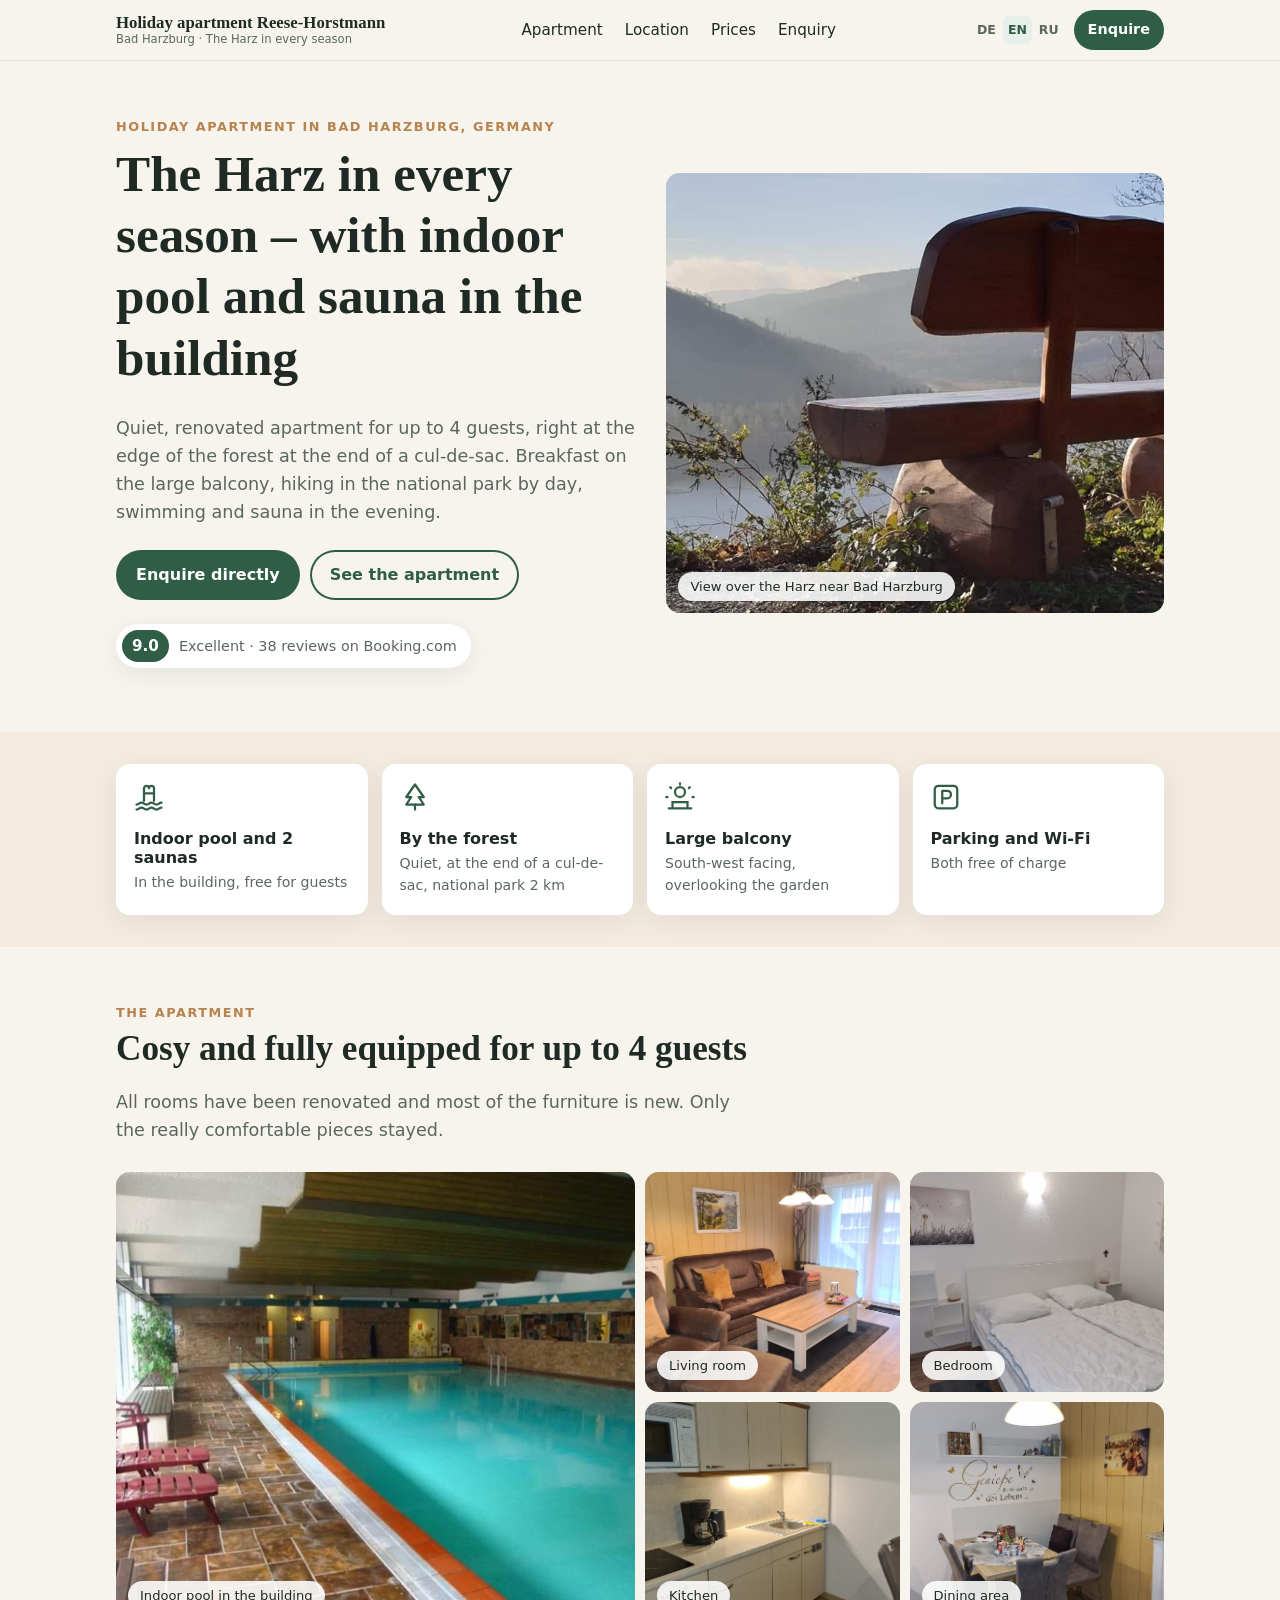
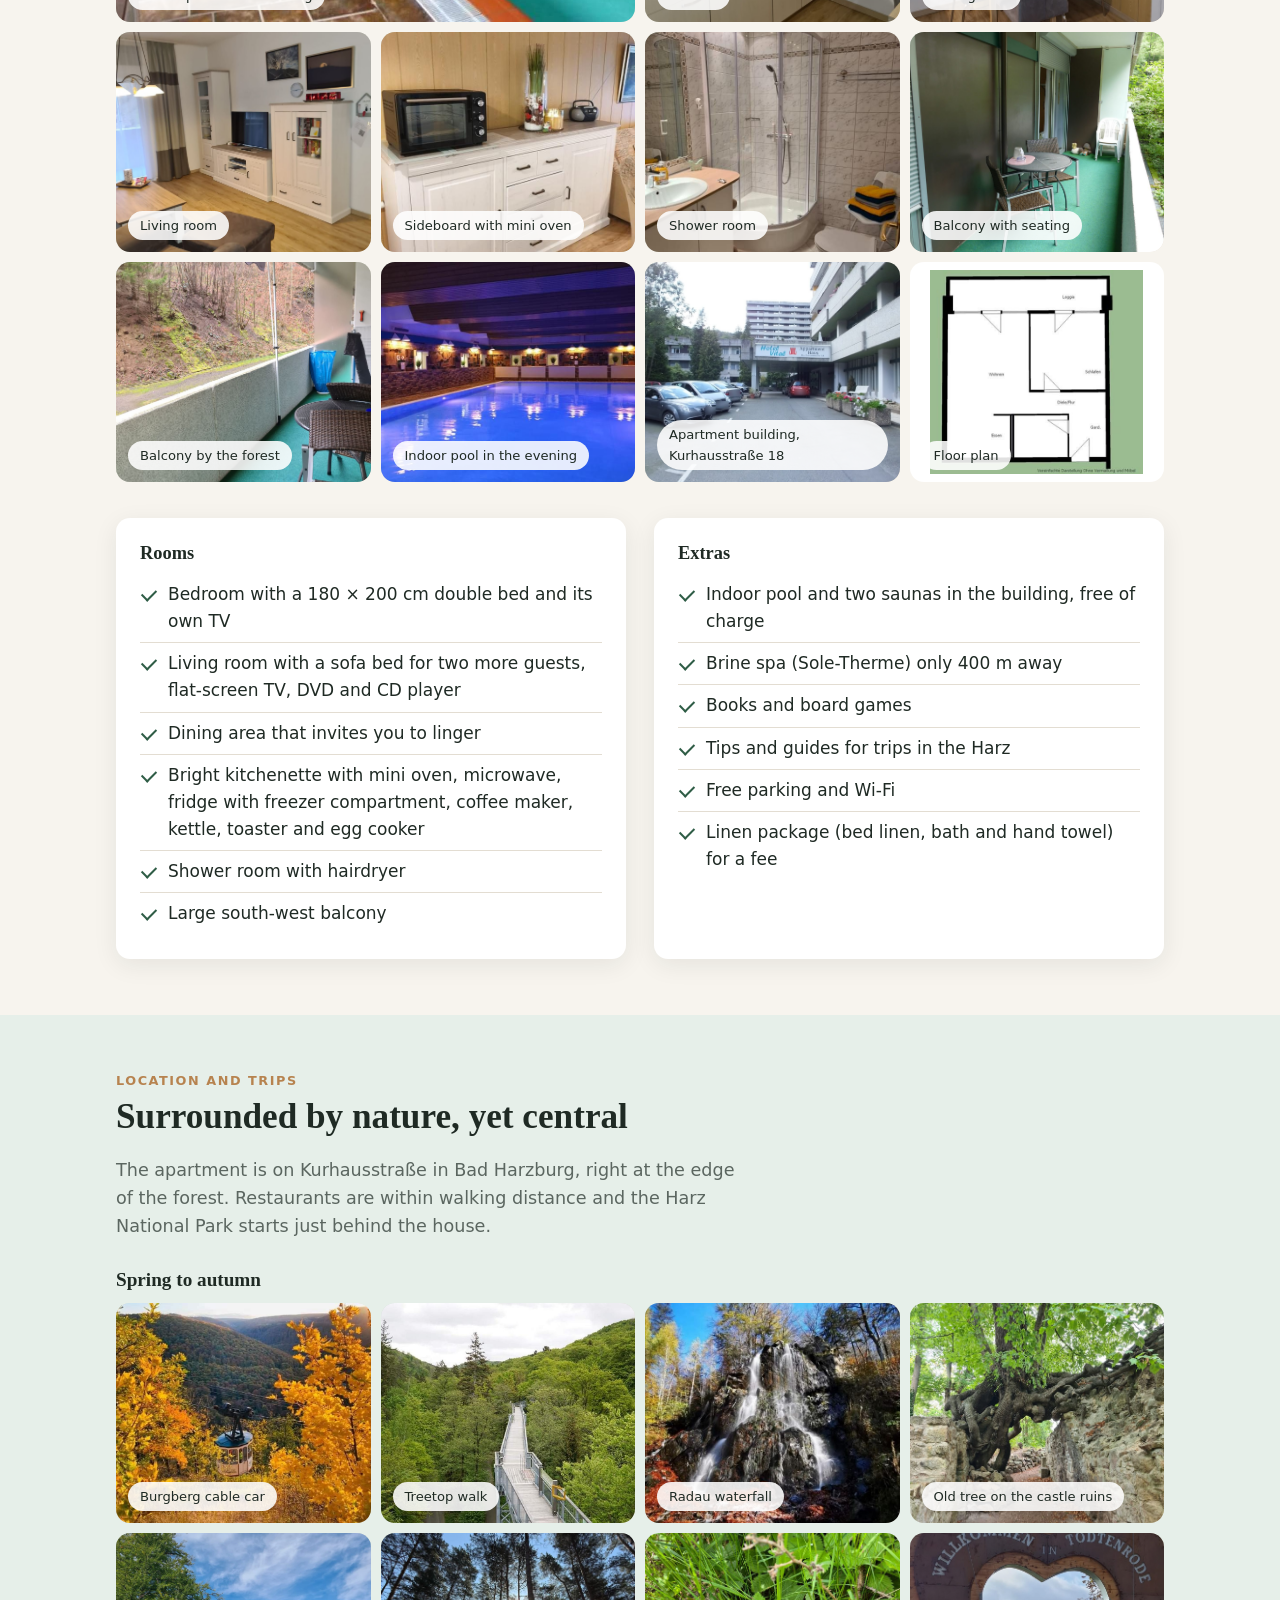
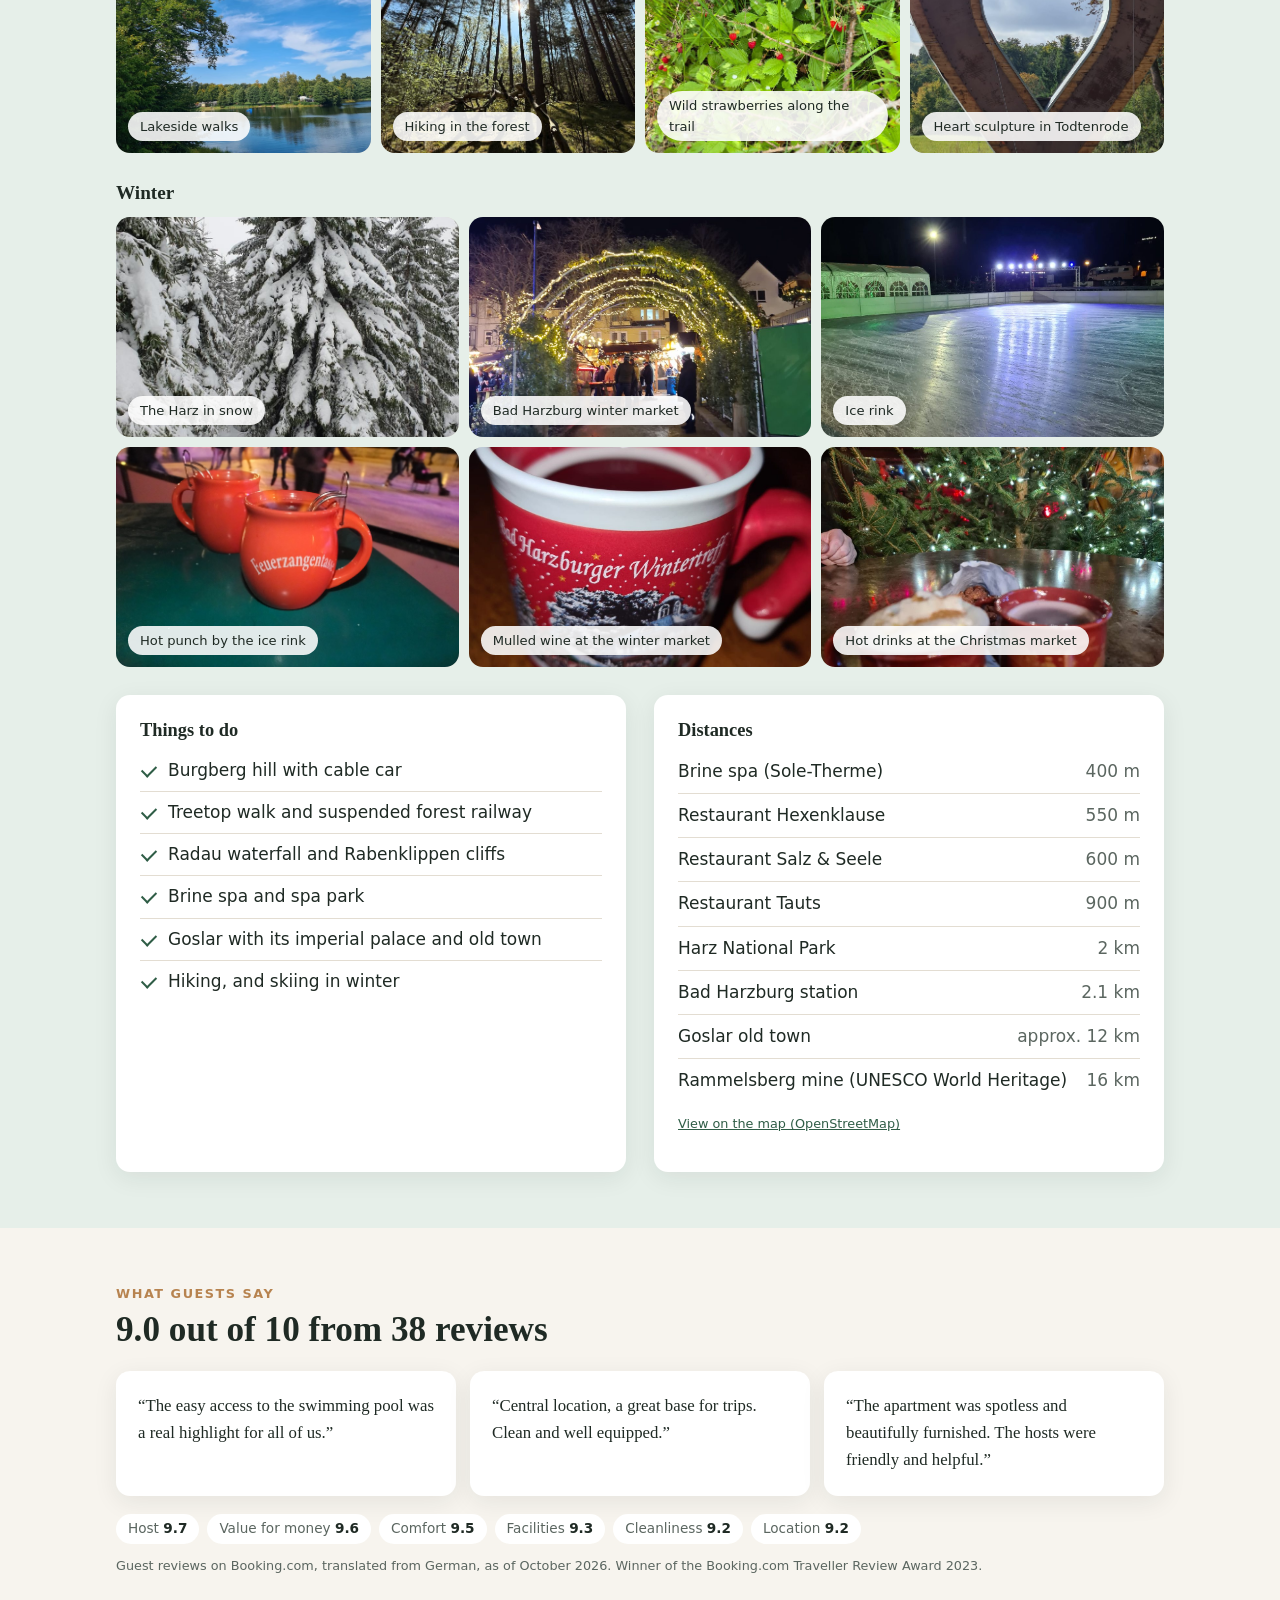
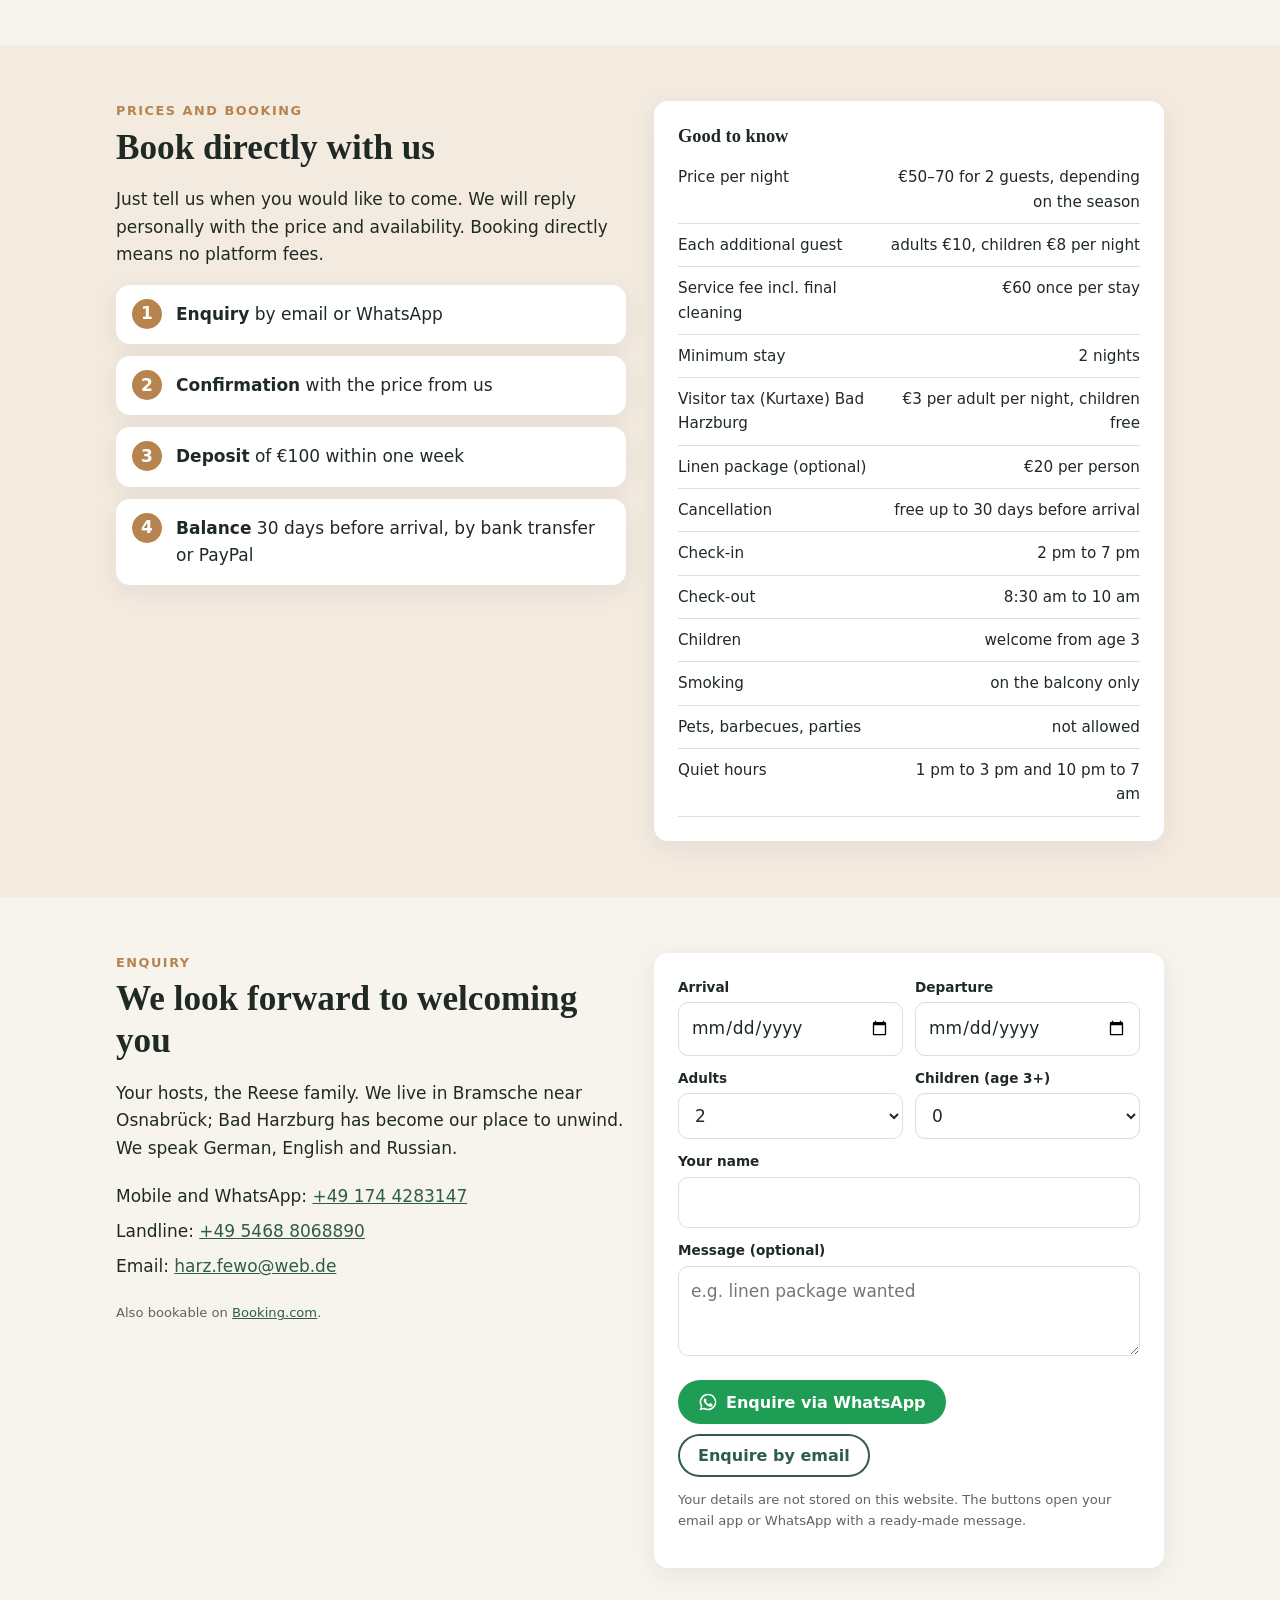
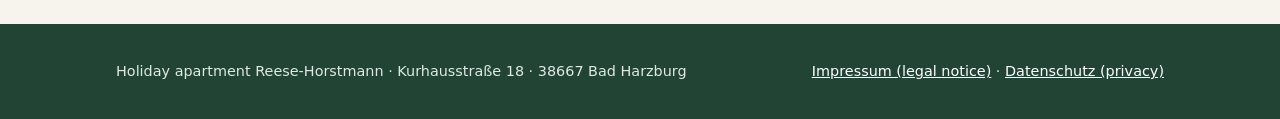
==== en/index.html @ 09322084 "Ausflugsfotos nach Jahreszeit, Hausansicht mit unkenntlichen Kennzeichen, neuer Balkon Co-Authored-B" ====
<!doctype html>
<html lang="en">
<head>
<meta charset="utf-8">
<meta name="viewport" content="width=device-width, initial-scale=1">
<title>Holiday apartment Reese-Horstmann · Bad Harzburg with indoor pool and sauna</title>
<meta name="description" content="Cosy holiday apartment for up to 4 guests in Bad Harzburg, Germany: by the forest, with an indoor pool and two saunas in the building, a large balcony and free parking. Contact the hosts directly.">
<meta name="theme-color" content="#2f5d46">
<link rel="canonical" href="https://harz-zu-jeder-jahreszeit.de/en/">
<link rel="alternate" hreflang="de" href="https://harz-zu-jeder-jahreszeit.de/">
<link rel="alternate" hreflang="en" href="https://harz-zu-jeder-jahreszeit.de/en/">
<link rel="alternate" hreflang="ru" href="https://harz-zu-jeder-jahreszeit.de/ru/">
<meta property="og:type" content="website">
<meta property="og:title" content="Holiday apartment Reese-Horstmann · Bad Harzburg with indoor pool and sauna">
<meta property="og:description" content="Cosy holiday apartment for up to 4 guests in Bad Harzburg, Germany: by the forest, with an indoor pool and two saunas in the building, a large balcony and free parking. Contact the hosts directly.">
<meta property="og:url" content="https://harz-zu-jeder-jahreszeit.de/en/">
<meta property="og:image" content="https://harz-zu-jeder-jahreszeit.de/fotos/hallenbad.jpg">
<meta property="og:locale" content="en_GB">
<script type="application/ld+json">{"@context": "https://schema.org", "@type": "VacationRental", "name": "Holiday apartment Reese-Horstmann", "description": "Cosy holiday apartment for up to 4 guests in Bad Harzburg, Germany: by the forest, with an indoor pool and two saunas in the building, a large balcony and free parking. Contact the hosts directly.", "url": "https://harz-zu-jeder-jahreszeit.de/en/", "image": ["https://harz-zu-jeder-jahreszeit.de/fotos/hallenbad.jpg", "https://harz-zu-jeder-jahreszeit.de/fotos/wohnzimmer.jpg", "https://harz-zu-jeder-jahreszeit.de/fotos/schlafzimmer.jpg", "https://harz-zu-jeder-jahreszeit.de/fotos/bank-aussicht.jpg"], "telephone": "+49 174 4283147", "email": "harz.fewo@web.de", "address": {"@type": "PostalAddress", "streetAddress": "Kurhausstraße 18", "postalCode": "38667", "addressLocality": "Bad Harzburg", "addressCountry": "DE"}, "containsPlace": {"@type": "Accommodation", "occupancy": {"@type": "QuantitativeValue", "maxValue": 4}, "numberOfBedrooms": 1}, "amenityFeature": [{"@type": "LocationFeatureSpecification", "name": "Indoor pool", "value": true}, {"@type": "LocationFeatureSpecification", "name": "Sauna", "value": true}, {"@type": "LocationFeatureSpecification", "name": "Free parking", "value": true}, {"@type": "LocationFeatureSpecification", "name": "Free Wi-Fi", "value": true}, {"@type": "LocationFeatureSpecification", "name": "Balcony", "value": true}], "checkinTime": "14:00", "checkoutTime": "10:00", "petsAllowed": false}</script>
<link rel="stylesheet" href="../style.css">
<link rel="icon" href="data:image/svg+xml,%3Csvg xmlns='http://www.w3.org/2000/svg' viewBox='0 0 64 64'%3E%3Crect width='64' height='64' rx='14' fill='%232f5d46'/%3E%3Cpath d='M12 46 26 24l8 12 6-8 12 18z' fill='%23f7f4ee'/%3E%3C/svg%3E">
</head>
<body class="has-mbar">
<!-- Erzeugt mit build.py – Änderungen bitte dort machen. -->

<header class="top">
  <div class="wrap">
    <a class="brand" href="#start">Holiday apartment Reese-Horstmann<small>Bad Harzburg · The Harz in every season</small></a>
    <nav class="nav">
      <a href="#wohnung">Apartment</a>
      <a href="#lage">Location</a>
      <a href="#preise">Prices</a>
      <a href="#anfrage">Enquiry</a>
    </nav>
    <div class="head-right">
      <nav class="langs" aria-label="Sprache / Language / Язык"><a href="../" hreflang="de" lang="de">DE</a> <a href="../en/" hreflang="en" lang="en" aria-current="true">EN</a> <a href="../ru/" hreflang="ru" lang="ru">RU</a></nav>
      <a class="btn btn-primary btn-sm" href="#anfrage">Enquire</a>
    </div>
  </div>
</header>

<main id="start">

<section class="hero">
  <div class="wrap hero-grid">
    <div>
      <div class="eyebrow">Holiday apartment in Bad Harzburg, Germany</div>
      <h1>The Harz in every season – with indoor pool and sauna in the building</h1>
      <p class="lead">Quiet, renovated apartment for up to 4 guests, right at the edge of the forest at the end of a cul-de-sac. Breakfast on the large balcony, hiking in the national park by day, swimming and sauna in the evening.</p>
      <div class="actions">
        <a class="btn btn-primary" href="#anfrage">Enquire directly</a>
        <a class="btn btn-ghost" href="#wohnung">See the apartment</a>
      </div>
      <div class="rating"><b>9.0</b> Excellent · 38 reviews on Booking.com</div>
    </div>
    <figure class="ph tall"><img src="../fotos/bank-aussicht.jpg" alt="View over the Harz near Bad Harzburg" width="960" height="720"><figcaption>View over the Harz near Bad Harzburg</figcaption></figure>
  </div>
</section>

<section class="wood" style="padding:32px 0">
  <div class="wrap hl">
    <div>
      <svg viewBox="0 0 24 24" fill="none" stroke="currentColor" stroke-width="1.8" stroke-linecap="round"><path d="M2 18c2 0 2-1.5 4-1.5S8 18 10 18s2-1.5 4-1.5 2 1.5 4 1.5 2-1.5 4-1.5M2 22c2 0 2-1.5 4-1.5S8 22 10 22s2-1.5 4-1.5 2 1.5 4 1.5 2-1.5 4-1.5M8 15V5a2 2 0 0 1 4 0M16 15V5a2 2 0 0 0-4 0M8 9h8"/></svg>
      <h3>Indoor pool and 2 saunas</h3><p>In the building, free for guests</p>
    </div>
    <div>
      <svg viewBox="0 0 24 24" fill="none" stroke="currentColor" stroke-width="1.8" stroke-linecap="round" stroke-linejoin="round"><path d="M12 2 5 12h4l-4 6h14l-4-6h4z"/><path d="M12 18v4"/></svg>
      <h3>By the forest</h3><p>Quiet, at the end of a cul-de-sac, national park 2 km</p>
    </div>
    <div>
      <svg viewBox="0 0 24 24" fill="none" stroke="currentColor" stroke-width="1.8" stroke-linecap="round"><circle cx="12" cy="8" r="4"/><path d="M12 1v1M4.2 4.2l.7.7M1 12h1M22 12h1M19.1 4.9l.7-.7M3 21h18M6 21v-5h12v5"/></svg>
      <h3>Large balcony</h3><p>South-west facing, overlooking the garden</p>
    </div>
    <div>
      <svg viewBox="0 0 24 24" fill="none" stroke="currentColor" stroke-width="1.8" stroke-linecap="round" stroke-linejoin="round"><rect x="3" y="3" width="18" height="18" rx="3"/><path d="M9 17V7h4a3 3 0 0 1 0 6H9"/></svg>
      <h3>Parking and Wi-Fi</h3><p>Both free of charge</p>
    </div>
  </div>
</section>

<section id="wohnung">
  <div class="wrap">
    <div class="eyebrow">The apartment</div>
    <h2>Cosy and fully equipped for up to 4 guests</h2>
    <p class="lead">All rooms have been renovated and most of the furniture is new. Only the really comfortable pieces stayed.</p>

    <div class="gallery" style="margin:28px 0 36px">
      <figure class="ph wide"><img src="../fotos/hallenbad.jpg" alt="Indoor pool in the building" loading="lazy" width="1024" height="768"><figcaption>Indoor pool in the building</figcaption></figure>
      <figure class="ph"><img src="../fotos/wohnzimmer.jpg" alt="Living room" loading="lazy" width="1050" height="1400"><figcaption>Living room</figcaption></figure>
      <figure class="ph"><img src="../fotos/schlafzimmer.jpg" alt="Bedroom" loading="lazy" width="1400" height="1050"><figcaption>Bedroom</figcaption></figure>
      <figure class="ph"><img src="../fotos/kueche.jpg" alt="Kitchen" loading="lazy" width="1050" height="1400"><figcaption>Kitchen</figcaption></figure>
      <figure class="ph"><img src="../fotos/essecke.jpg" alt="Dining area" loading="lazy" width="1050" height="1400"><figcaption>Dining area</figcaption></figure>
      <figure class="ph"><img src="../fotos/wohnzimmer-tv.jpg" alt="Living room" loading="lazy" width="1050" height="1400"><figcaption>Living room</figcaption></figure>
      <figure class="ph"><img src="../fotos/mini-backofen.jpg" alt="Sideboard with mini oven" loading="lazy" width="576" height="768"><figcaption>Sideboard with mini oven</figcaption></figure>
      <figure class="ph"><img src="../fotos/bad.jpg" alt="Shower room" loading="lazy" width="576" height="768"><figcaption>Shower room</figcaption></figure>
      <figure class="ph"><img src="../fotos/balkon-sitzplatz.jpg" alt="Balcony with seating" loading="lazy" width="1400" height="933"><figcaption>Balcony with seating</figcaption></figure>
      <figure class="ph"><img src="../fotos/balkon.jpg" alt="Balcony by the forest" loading="lazy" width="1050" height="1400"><figcaption>Balcony by the forest</figcaption></figure>
      <figure class="ph"><img src="../fotos/hallenbad-abends.jpg" alt="Indoor pool in the evening" loading="lazy" width="576" height="768"><figcaption>Indoor pool in the evening</figcaption></figure>
      <figure class="ph"><img src="../fotos/haus.jpg" alt="Apartment building, Kurhausstraße 18" loading="lazy" width="1400" height="933"><figcaption>Apartment building, Kurhausstraße 18</figcaption></figure>
      <figure class="ph plan"><img src="../fotos/grundriss.jpg" alt="Floor plan" loading="lazy" width="502" height="480"><figcaption>Floor plan</figcaption></figure>
    </div>

    <div class="cols">
      <div class="card">
        <h3>Rooms</h3>
        <ul class="ticks">
          <li>Bedroom with a 180 × 200 cm double bed and its own TV</li>
          <li>Living room with a sofa bed for two more guests, flat-screen TV, DVD and CD player</li>
          <li>Dining area that invites you to linger</li>
          <li>Bright kitchenette with mini oven, microwave, fridge with freezer compartment, coffee maker, kettle, toaster and egg cooker</li>
          <li>Shower room with hairdryer</li>
          <li>Large south-west balcony</li>
        </ul>
      </div>
      <div class="card">
        <h3>Extras</h3>
        <ul class="ticks">
          <li>Indoor pool and two saunas in the building, free of charge</li>
          <li>Brine spa (Sole-Therme) only 400 m away</li>
          <li>Books and board games</li>
          <li>Tips and guides for trips in the Harz</li>
          <li>Free parking and Wi-Fi</li>
          <li>Linen package (bed linen, bath and hand towel) for a fee</li>
        </ul>
      </div>
    </div>
  </div>
</section>

<section id="lage" class="alt">
  <div class="wrap">
    <div class="eyebrow">Location and trips</div>
    <h2>Surrounded by nature, yet central</h2>
    <p class="lead">The apartment is on Kurhausstraße in Bad Harzburg, right at the edge of the forest. Restaurants are within walking distance and the Harz National Park starts just behind the house.</p>
    <h3 class="season">Spring to autumn</h3>
    <div class="gallery">
      <figure class="ph"><img src="../fotos/seilbahn.jpg" alt="Burgberg cable car" loading="lazy" width="828" height="621"><figcaption>Burgberg cable car</figcaption></figure>
      <figure class="ph"><img src="../fotos/baumwipfelpfad.jpg" alt="Treetop walk" loading="lazy" width="1024" height="683"><figcaption>Treetop walk</figcaption></figure>
      <figure class="ph"><img src="../fotos/radau-wasserfall.jpg" alt="Radau waterfall" loading="lazy" width="584" height="768"><figcaption>Radau waterfall</figcaption></figure>
      <figure class="ph"><img src="../fotos/burgruine.jpg" alt="Old tree on the castle ruins" loading="lazy" width="1050" height="1400"><figcaption>Old tree on the castle ruins</figcaption></figure>
      <figure class="ph"><img src="../fotos/see.jpg" alt="Lakeside walks" loading="lazy" width="1400" height="1050"><figcaption>Lakeside walks</figcaption></figure>
      <figure class="ph"><img src="../fotos/wald.jpg" alt="Hiking in the forest" loading="lazy" width="1050" height="1400"><figcaption>Hiking in the forest</figcaption></figure>
      <figure class="ph"><img src="../fotos/walderdbeeren.jpg" alt="Wild strawberries along the trail" loading="lazy" width="1050" height="1400"><figcaption>Wild strawberries along the trail</figcaption></figure>
      <figure class="ph"><img src="../fotos/todtenrode.jpg" alt="Heart sculpture in Todtenrode" loading="lazy" width="1050" height="1400"><figcaption>Heart sculpture in Todtenrode</figcaption></figure>
    </div>
    <h3 class="season">Winter</h3>
    <div class="gallery g3">
      <figure class="ph"><img src="../fotos/winter.jpg" alt="The Harz in snow" loading="lazy" width="768" height="768"><figcaption>The Harz in snow</figcaption></figure>
      <figure class="ph"><img src="../fotos/lichterbogen.jpg" alt="Bad Harzburg winter market" loading="lazy" width="1050" height="1400"><figcaption>Bad Harzburg winter market</figcaption></figure>
      <figure class="ph"><img src="../fotos/eisbahn.jpg" alt="Ice rink" loading="lazy" width="1050" height="1400"><figcaption>Ice rink</figcaption></figure>
      <figure class="ph"><img src="../fotos/feuerzangenbowle.jpg" alt="Hot punch by the ice rink" loading="lazy" width="1400" height="933"><figcaption>Hot punch by the ice rink</figcaption></figure>
      <figure class="ph"><img src="../fotos/wintertreff.jpg" alt="Mulled wine at the winter market" loading="lazy" width="1050" height="1400"><figcaption>Mulled wine at the winter market</figcaption></figure>
      <figure class="ph"><img src="../fotos/weihnachtsmarkt-getraenke.jpg" alt="Hot drinks at the Christmas market" loading="lazy" width="1050" height="1400"><figcaption>Hot drinks at the Christmas market</figcaption></figure>
    </div>
    <div class="cols">
      <div class="card">
        <h3>Things to do</h3>
        <ul class="ticks">
          <li>Burgberg hill with cable car</li>
          <li>Treetop walk and suspended forest railway</li>
          <li>Radau waterfall and Rabenklippen cliffs</li>
          <li>Brine spa and spa park</li>
          <li>Goslar with its imperial palace and old town</li>
          <li>Hiking, and skiing in winter</li>
        </ul>
      </div>
      <div class="card">
        <h3>Distances</h3>
        <ul class="dist">
          <li><span>Brine spa (Sole-Therme)</span><span>400 m</span></li>
          <li><span>Restaurant Hexenklause</span><span>550 m</span></li>
          <li><span>Restaurant Salz &amp; Seele</span><span>600 m</span></li>
          <li><span>Restaurant Tauts</span><span>900 m</span></li>
          <li><span>Harz National Park</span><span>2 km</span></li>
          <li><span>Bad Harzburg station</span><span>2.1 km</span></li>
          <li><span>Goslar old town</span><span>approx. 12 km</span></li>
          <li><span>Rammelsberg mine (UNESCO World Heritage)</span><span>16 km</span></li>
        </ul>
        <p class="src"><a href="https://www.openstreetmap.org/search?query=Kurhausstra%C3%9Fe%2018%2C%2038667%20Bad%20Harzburg" rel="noopener">View on the map (OpenStreetMap)</a></p>
      </div>
    </div>
  </div>
</section>

<section id="stimmen">
  <div class="wrap">
    <div class="eyebrow">What guests say</div>
    <h2>9.0 out of 10 from 38 reviews</h2>
    <div class="quotes" style="margin-top:20px">
      <blockquote>“The easy access to the swimming pool was a real highlight for all of us.”</blockquote>
      <blockquote>“Central location, a great base for trips. Clean and well equipped.”</blockquote>
      <blockquote>“The apartment was spotless and beautifully furnished. The hosts were friendly and helpful.”</blockquote>
    </div>
    <div class="scores">
      <span>Host <b>9.7</b></span>
      <span>Value for money <b>9.6</b></span>
      <span>Comfort <b>9.5</b></span>
      <span>Facilities <b>9.3</b></span>
      <span>Cleanliness <b>9.2</b></span>
      <span>Location <b>9.2</b></span>
    </div>
    <p class="src">Guest reviews on Booking.com, translated from German, as of October 2026. Winner of the Booking.com Traveller Review Award 2023.</p>
  </div>
</section>

<section id="preise" class="wood">
  <div class="wrap cols">
    <div>
      <div class="eyebrow">Prices and booking</div>
      <h2>Book directly with us</h2>
      <p>Just tell us when you would like to come. We will reply personally with the price and availability. Booking directly means no platform fees.</p>
      <ol class="steps">
        <li><b>Enquiry</b> by email or WhatsApp</li>
        <li><b>Confirmation</b> with the price from us</li>
        <li><b>Deposit</b> of €100 within one week</li>
        <li><b>Balance</b> 30 days before arrival, by bank transfer or PayPal</li>
      </ol>
    </div>
    <div class="card">
      <h3>Good to know</h3>
      <table class="prices">
        <tr><td>Price per night</td><td>€50–70 for 2 guests, depending on the season</td></tr>
        <tr><td>Each additional guest</td><td>adults €10, children €8 per night</td></tr>
        <tr><td>Service fee incl. final cleaning</td><td>€60 once per stay</td></tr>
        <tr><td>Minimum stay</td><td>2 nights</td></tr>
        <tr><td>Visitor tax (Kurtaxe) Bad Harzburg</td><td>€3 per adult per night, children free</td></tr>
        <tr><td>Linen package (optional)</td><td>€20 per person</td></tr>
        <tr><td>Cancellation</td><td>free up to 30 days before arrival</td></tr>
        <tr><td>Check-in</td><td>2 pm to 7 pm</td></tr>
        <tr><td>Check-out</td><td>8:30 am to 10 am</td></tr>
        <tr><td>Children</td><td>welcome from age 3</td></tr>
        <tr><td>Smoking</td><td>on the balcony only</td></tr>
        <tr><td>Pets, barbecues, parties</td><td>not allowed</td></tr>
        <tr><td>Quiet hours</td><td>1 pm to 3 pm and 10 pm to 7 am</td></tr>
      </table>
    </div>
  </div>
</section>

<section id="anfrage">
  <div class="wrap cols">
    <div>
      <div class="eyebrow">Enquiry</div>
      <h2>We look forward to welcoming you</h2>
      <p>Your hosts, the Reese family. We live in Bramsche near Osnabrück; Bad Harzburg has become our place to unwind. We speak German, English and Russian.</p>
      <ul class="contact-lines">
        <li>Mobile and WhatsApp: <a href="tel:+491744283147">+49 174 4283147</a></li>
        <li>Landline: <a href="tel:+4954688068890">+49 5468 8068890</a></li>
        <li>Email: <a href="mailto:harz.fewo@web.de">harz.fewo@web.de</a></li>
      </ul>
      <p class="hint">Also bookable on <a href="https://www.booking.com/hotel/de/ferienwohnung-reese-horstmann.en-gb.html" rel="noopener">Booking.com</a>.</p>
    </div>
    <form class="ask card" id="ask" novalidate>
      <div class="two">
        <div><label for="von">Arrival</label><input type="date" id="von" required></div>
        <div><label for="bis">Departure</label><input type="date" id="bis" required></div>
      </div>
      <div class="two">
        <div><label for="erw">Adults</label><select id="erw"><option>1</option><option selected>2</option><option>3</option><option>4</option></select></div>
        <div><label for="kind">Children (age 3+)</label><select id="kind"><option selected>0</option><option>1</option><option>2</option><option>3</option></select></div>
      </div>
      <div><label for="name">Your name</label><input id="name" autocomplete="name"></div>
      <div><label for="msg">Message (optional)</label><textarea id="msg" placeholder="e.g. linen package wanted"></textarea></div>
      <div class="actions">
        <button class="btn btn-wa" type="button" data-send="wa">
          <svg viewBox="0 0 24 24" fill="currentColor"><path d="M12 2a10 10 0 0 0-8.6 15.1L2 22l5-1.3A10 10 0 1 0 12 2zm0 18.2a8.2 8.2 0 0 1-4.2-1.2l-.3-.2-3 .8.8-2.9-.2-.3A8.2 8.2 0 1 1 12 20.2zm4.5-6.1c-.2-.1-1.5-.7-1.7-.8s-.4-.1-.6.1-.6.8-.8 1-.3.2-.5.1a6.7 6.7 0 0 1-3.3-2.9c-.2-.4.2-.4.7-1.3.1-.2 0-.3 0-.4l-.8-1.8c-.2-.5-.4-.4-.6-.4h-.5a1 1 0 0 0-.7.3 3 3 0 0 0-.9 2.2 5.2 5.2 0 0 0 1.1 2.8 11.9 11.9 0 0 0 4.6 4c1.7.7 2.4.8 3.2.7.5-.1 1.5-.6 1.8-1.2s.2-1.1.1-1.2l-.5-.3z"/></svg>
          Enquire via WhatsApp
        </button>
        <button class="btn btn-ghost" type="button" data-send="mail">Enquire by email</button>
      </div>
      <p class="hint">Your details are not stored on this website. The buttons open your email app or WhatsApp with a ready-made message.</p>
    </form>
  </div>
</section>

</main>

<footer>
  <div class="wrap">
    <div>Holiday apartment Reese-Horstmann · Kurhausstraße 18 · 38667 Bad Harzburg</div>
    <div><a href="../impressum.html">Impressum (legal notice)</a> · <a href="../datenschutz.html">Datenschutz (privacy)</a></div>
  </div>
</footer>

<div class="mbar">
  <a class="btn btn-wa" href="https://wa.me/491744283147" rel="noopener">WhatsApp</a>
  <a class="btn btn-primary" href="#anfrage">Enquire</a>
</div>

<div class="lb" id="lb" role="dialog" aria-modal="true" aria-label="Photo viewer">
  <div class="lb-scroll"><img alt=""></div>
  <button class="x" type="button" aria-label="Close">×</button>
  <button class="prev" type="button" aria-label="Previous photo">‹</button>
  <button class="next" type="button" aria-label="Next photo">›</button>
  <div class="cap"></div>
</div>

<script>window.FEWO = {"hello": "Dear Reese family,", "interest": "we are interested in your holiday apartment in Bad Harzburg.", "period": "Dates", "guests": "Guests", "adults": "adults", "children": "children", "regards": "Kind regards", "subject": "Enquiry holiday apartment Bad Harzburg"};</script>
<script src="../site.js"></script>
</body>
</html>
---- style.css ----
:root{
  --bg:#f7f4ee; --surface:#ffffff; --ink:#1f2a24; --muted:#5b6660; --line:#e3ddd2;
  --green:#2f5d46; --green-dark:#224434; --green-soft:#e6efe9; --wood:#b7834f; --wood-soft:#f4ebe0;
  --wa:#1f9d55; --radius:14px; --shadow:0 6px 24px rgba(31,42,36,.08);
  --serif:Georgia,"Iowan Old Style","Times New Roman",serif;
  --sans:system-ui,-apple-system,"Segoe UI",Roboto,"Helvetica Neue",Arial,sans-serif;
}
*{box-sizing:border-box}
html{scroll-behavior:smooth}
body{margin:0;background:var(--bg);color:var(--ink);font:17px/1.6 var(--sans);-webkit-font-smoothing:antialiased}
img{max-width:100%;display:block}
a{color:var(--green)}
h1,h2,h3{font-family:var(--serif);font-weight:600;line-height:1.2;margin:0 0 .5em}
h2{font-size:clamp(1.6rem,4vw,2.2rem)}
h3{font-size:1.15rem}
p{margin:0 0 1em}
.wrap{max-width:1080px;margin:0 auto;padding:0 16px}
section{padding:56px 0}
.eyebrow{font-size:.8rem;letter-spacing:.12em;text-transform:uppercase;color:var(--wood);font-weight:600;margin-bottom:.4em}
.lead{font-size:1.1rem;color:var(--muted);max-width:640px}

/* Entwurfs-Hinweis und Platzhalter */
.draft{background:#fff4d6;color:#5c4400;text-align:center;font-size:.85rem;padding:6px 16px}
.todo{background:#fff4d6;color:#5c4400;border-radius:4px;padding:0 4px}

/* Kopf */
.top{position:sticky;top:0;z-index:20;background:rgba(247,244,238,.92);backdrop-filter:blur(8px);border-bottom:1px solid var(--line)}
.top .wrap{display:flex;align-items:center;justify-content:space-between;height:60px;gap:12px}
.brand{font-family:var(--serif);font-weight:600;color:var(--ink);text-decoration:none;font-size:1.05rem;line-height:1.1}
.brand small{display:block;font-family:var(--sans);font-weight:400;font-size:.72rem;color:var(--muted)}
.nav{display:none;gap:22px}
.nav a{color:var(--ink);text-decoration:none;font-size:.95rem}
.nav a:hover{color:var(--green)}
@media(min-width:860px){.nav{display:flex}}

/* Knöpfe */
.btn{display:inline-flex;align-items:center;justify-content:center;gap:8px;padding:12px 20px;border-radius:999px;font-weight:600;text-decoration:none;border:0;cursor:pointer;font-size:1rem;font-family:var(--sans)}
.btn-primary{background:var(--green);color:#fff}
.btn-primary:hover{background:var(--green-dark)}
.btn-ghost{background:transparent;color:var(--green);box-shadow:inset 0 0 0 2px var(--green)}
.btn-wa{background:var(--wa);color:#fff}
.btn-sm{padding:8px 14px;font-size:.9rem}
.btn svg{width:20px;height:20px;flex:none}

/* Start */
.hero{padding:28px 0 48px}
.hero-grid{display:grid;gap:28px}
@media(min-width:860px){.hero-grid{grid-template-columns:1.05fr 1fr;align-items:center}.hero{padding:56px 0 64px}}
.hero h1{font-size:clamp(2rem,6vw,3.2rem)}
.hero .actions{display:flex;flex-wrap:wrap;gap:10px;margin:24px 0}
.rating{display:inline-flex;align-items:center;gap:10px;background:var(--surface);border-radius:999px;padding:6px 14px 6px 6px;box-shadow:var(--shadow);font-size:.9rem;color:var(--muted)}
.rating b{background:var(--green);color:#fff;border-radius:999px;padding:4px 10px;font-size:.95rem}

/* Foto-Platzhalter */
.ph{position:relative;border-radius:var(--radius);overflow:hidden;background:linear-gradient(135deg,#cfe0d5,#e9dfcf);display:flex;align-items:flex-end;min-height:180px;margin:0}
.ph img{position:absolute;inset:0;width:100%;height:100%;object-fit:cover}
.ph figcaption{position:relative;margin:12px;background:rgba(255,255,255,.88);border-radius:999px;padding:4px 12px;font-size:.82rem;color:var(--ink)}
.ph.tall{min-height:420px}
@media(min-width:860px){.ph.tall{min-height:440px}}

/* Höhepunkte */
.hl{display:grid;gap:14px;grid-template-columns:1fr 1fr}
@media(min-width:860px){.hl{grid-template-columns:repeat(4,1fr)}}
.hl div{background:var(--surface);border-radius:var(--radius);padding:18px;box-shadow:var(--shadow)}
.hl svg{width:30px;height:30px;color:var(--green);margin-bottom:8px}
.hl h3{font-size:1rem;margin-bottom:.25em;font-family:var(--sans)}
.hl p{font-size:.88rem;color:var(--muted);margin:0}

/* Galerie */
.gallery{display:grid;gap:10px;grid-template-columns:1fr 1fr}
.gallery .ph{min-height:220px}
.gallery .wide{grid-column:span 2}
@media(min-width:860px){.gallery{grid-template-columns:repeat(4,1fr)}.gallery .wide{grid-column:span 2;grid-row:span 2}}

/* Listen */
.cols{display:grid;gap:28px}
@media(min-width:860px){.cols{grid-template-columns:1fr 1fr}}
.card{background:var(--surface);border-radius:var(--radius);padding:24px;box-shadow:var(--shadow)}
.ticks{list-style:none;padding:0;margin:0}
.ticks li{padding:7px 0 7px 28px;position:relative;border-bottom:1px solid var(--line)}
.ticks li:last-child{border-bottom:0}
.ticks li::before{content:"";position:absolute;left:2px;top:15px;width:12px;height:7px;border-left:2px solid var(--green);border-bottom:2px solid var(--green);transform:rotate(-45deg)}
.dist{list-style:none;padding:0;margin:0}
.dist li{display:flex;justify-content:space-between;gap:12px;padding:8px 0;border-bottom:1px solid var(--line)}
.dist li:last-child{border-bottom:0}
.dist span:last-child{color:var(--muted);white-space:nowrap}

.alt{background:var(--green-soft)}
.wood{background:var(--wood-soft)}

/* Stimmen */
.quotes{display:grid;gap:14px}
@media(min-width:860px){.quotes{grid-template-columns:repeat(3,1fr)}}
.quotes blockquote{margin:0;background:var(--surface);border-radius:var(--radius);padding:22px;box-shadow:var(--shadow);font-family:var(--serif);font-size:1.05rem}
.scores{display:flex;flex-wrap:wrap;gap:8px;margin-top:18px}
.scores span{background:var(--surface);border-radius:999px;padding:4px 12px;font-size:.85rem;color:var(--muted)}
.scores b{color:var(--ink)}
.src{font-size:.8rem;color:var(--muted);margin-top:12px}

/* Ablauf */
.steps{counter-reset:s;list-style:none;padding:0;margin:0;display:grid;gap:12px}
.steps li{counter-increment:s;background:var(--surface);border-radius:var(--radius);padding:16px 16px 16px 60px;position:relative;box-shadow:var(--shadow)}
.steps li::before{content:counter(s);position:absolute;left:16px;top:14px;width:30px;height:30px;border-radius:50%;background:var(--wood);color:#fff;display:grid;place-items:center;font-weight:700}
table.prices{width:100%;border-collapse:collapse;font-size:.95rem}
table.prices td{padding:9px 0;border-bottom:1px solid var(--line);vertical-align:top}
table.prices td:last-child{text-align:right;padding-left:12px}
.cols>*,.hero-grid>*{min-width:0}

/* Anfrage */
form.ask{display:grid;gap:12px}
@media(min-width:600px){form.ask .two{display:grid;grid-template-columns:1fr 1fr;gap:12px}}
label{display:block;font-size:.85rem;font-weight:600;margin-bottom:4px}
input,select,textarea{width:100%;padding:11px 12px;border:1px solid var(--line);border-radius:10px;font:inherit;background:#fff;color:var(--ink)}
textarea{min-height:90px;resize:vertical}
.ask .actions{display:flex;flex-wrap:wrap;gap:10px;margin-top:4px}
.hint{font-size:.82rem;color:var(--muted)}
.contact-lines{list-style:none;padding:0;margin:0 0 18px}
.contact-lines li{padding:4px 0}

/* Fuß */
footer{background:var(--green-dark);color:#dfe9e3;padding:36px 0;font-size:.9rem}
footer a{color:#fff}
footer .wrap{display:flex;flex-wrap:wrap;gap:12px 28px;justify-content:space-between}

/* Rechtstexte */
.legal{max-width:760px;padding-top:32px}
.legal h1{font-size:2rem}
.legal h2{font-size:1.3rem;margin-top:1.6em}

/* Mobile Anfrage-Leiste */
.mbar{position:fixed;left:0;right:0;bottom:0;z-index:30;display:flex;gap:8px;padding:10px 16px calc(10px + env(safe-area-inset-bottom));background:rgba(247,244,238,.96);border-top:1px solid var(--line)}
.mbar .btn{flex:1;padding:11px 12px}
body.has-mbar{padding-bottom:76px}
@media(min-width:860px){.mbar{display:none}body.has-mbar{padding-bottom:0}}

/* Fotos vergrößern */
.ph img{cursor:zoom-in}
.lb{position:fixed;inset:0;z-index:100;background:rgba(10,14,12,.94);display:none}
.lb.open{display:block}
.lb-scroll{position:absolute;inset:0;overflow:auto;display:flex;touch-action:pan-x pan-y pinch-zoom}
.lb-scroll img{margin:auto;max-width:100%;max-height:100%;object-fit:contain;cursor:zoom-in;user-select:none;-webkit-user-drag:none}
.lb.zoom .lb-scroll img{max-width:none;max-height:none;width:200%;cursor:zoom-out}
@media(min-width:860px){.lb.zoom .lb-scroll img{width:auto}}
.lb button{position:absolute;z-index:2;border:0;background:rgba(255,255,255,.14);color:#fff;width:48px;height:48px;border-radius:50%;font-size:26px;line-height:1;cursor:pointer;display:grid;place-items:center}
.lb button:hover{background:rgba(255,255,255,.28)}
.lb .x{top:12px;right:12px}
.lb .prev{left:12px;top:50%;transform:translateY(-50%)}
.lb .next{right:12px;top:50%;transform:translateY(-50%)}
.lb .cap{position:absolute;left:0;right:0;bottom:0;z-index:2;text-align:center;color:#fff;padding:12px 16px calc(14px + env(safe-area-inset-bottom));font-size:.9rem;background:linear-gradient(transparent,rgba(0,0,0,.6))}

/* Sprachumschalter */
.head-right{display:flex;align-items:center;gap:10px}
.langs{display:flex;gap:2px;font-size:.78rem;font-weight:600}
.langs a{color:var(--muted);text-decoration:none;padding:4px 5px;border-radius:6px}
.langs a[aria-current]{color:var(--green);background:var(--green-soft)}
@media(max-width:420px){.top .btn-sm{display:none}}

/* Grundriss nicht beschneiden */
.ph.plan{background:#fff}
.ph.plan img{object-fit:contain;padding:8px}

/* Jahreszeiten-Galerien */
h3.season{margin:28px 0 12px;font-size:1.2rem}
#lage .gallery{margin-bottom:8px}
#lage .gallery.g3{margin-bottom:28px}
@media(min-width:860px){.gallery.g3{grid-template-columns:repeat(3,1fr)}}
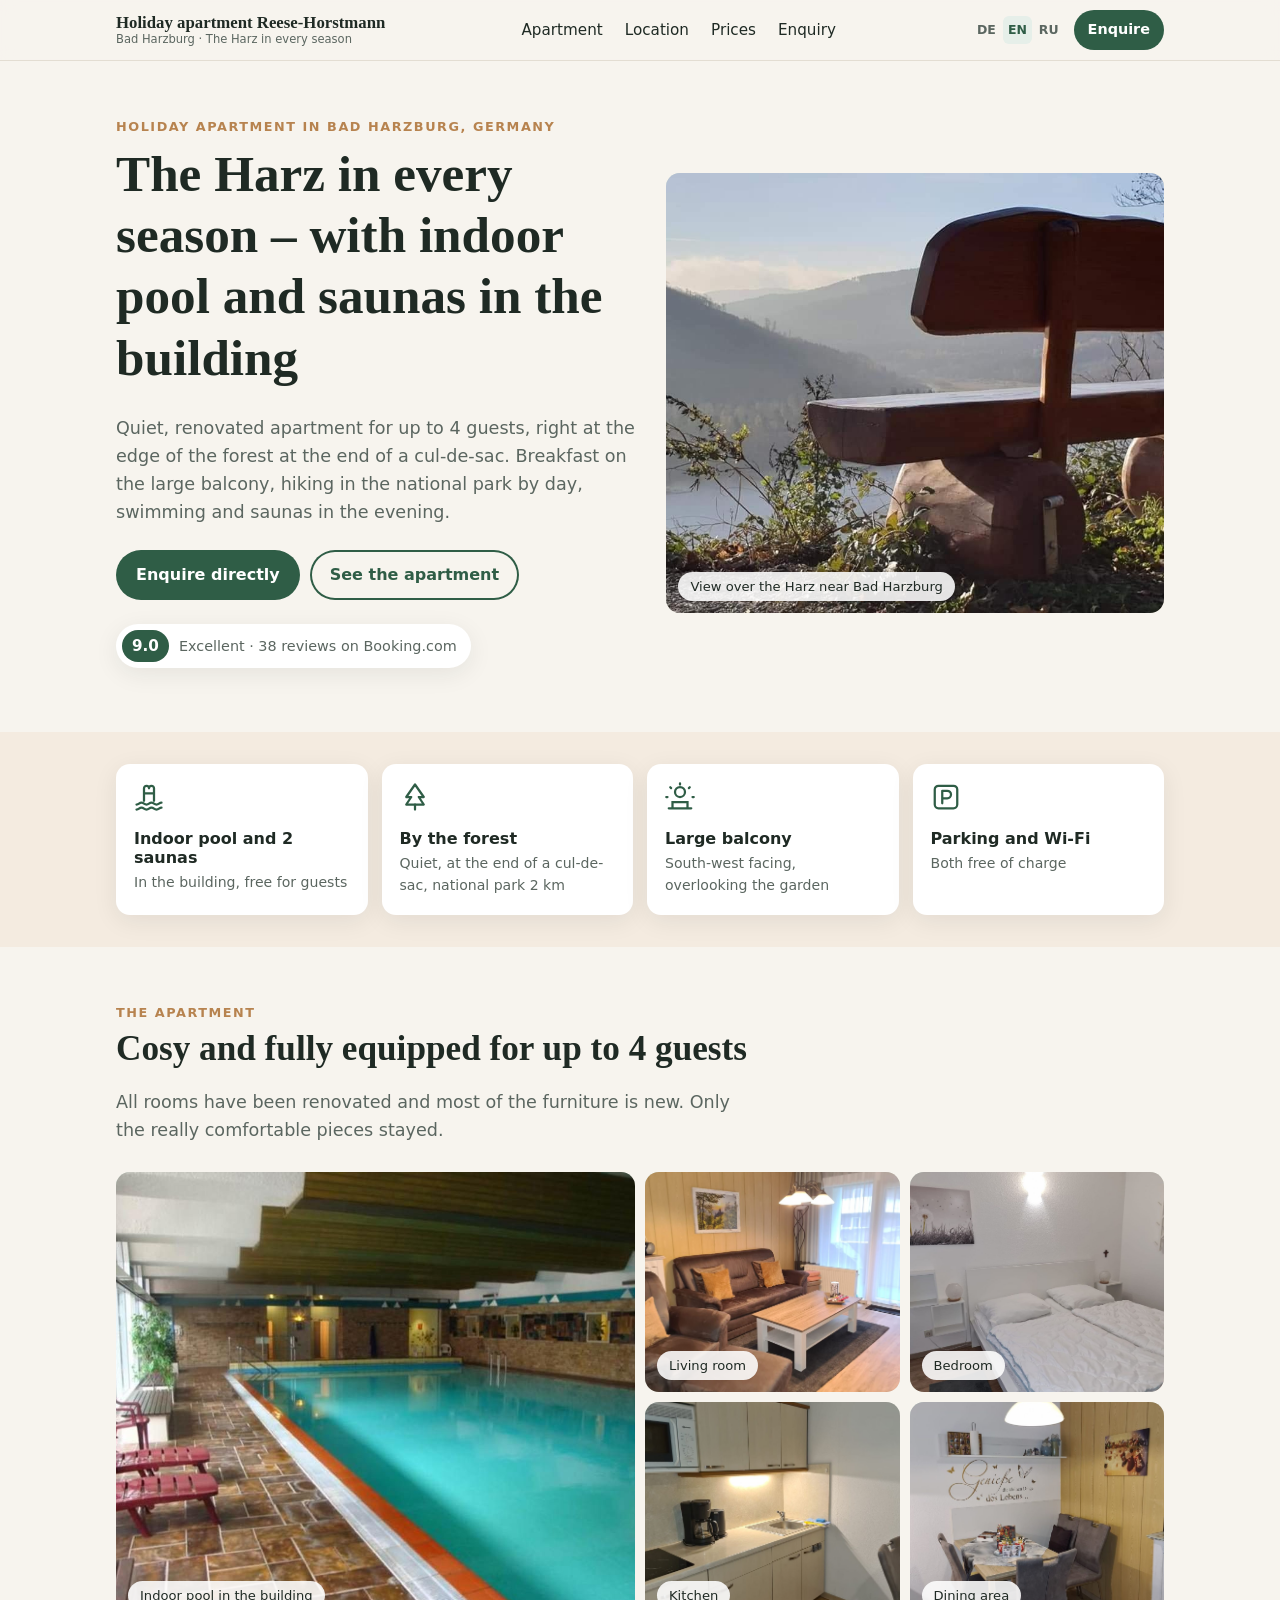
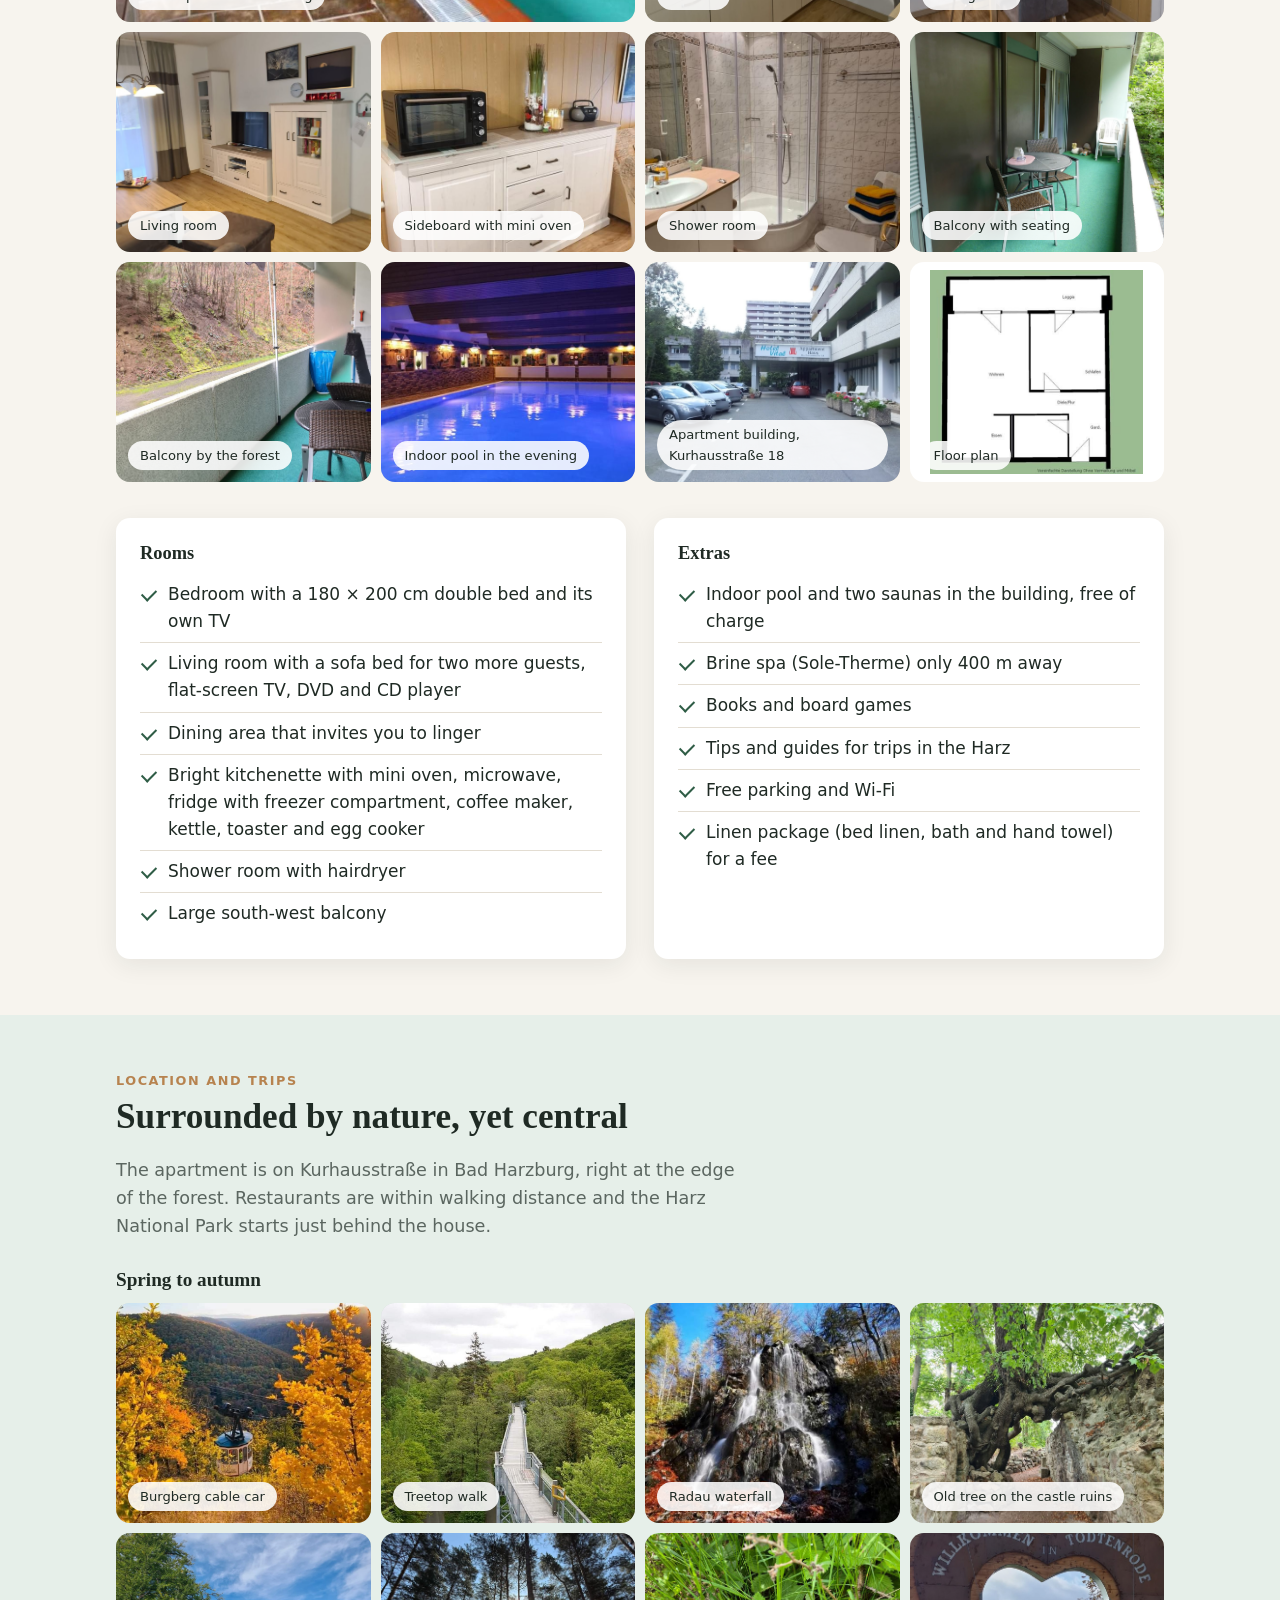
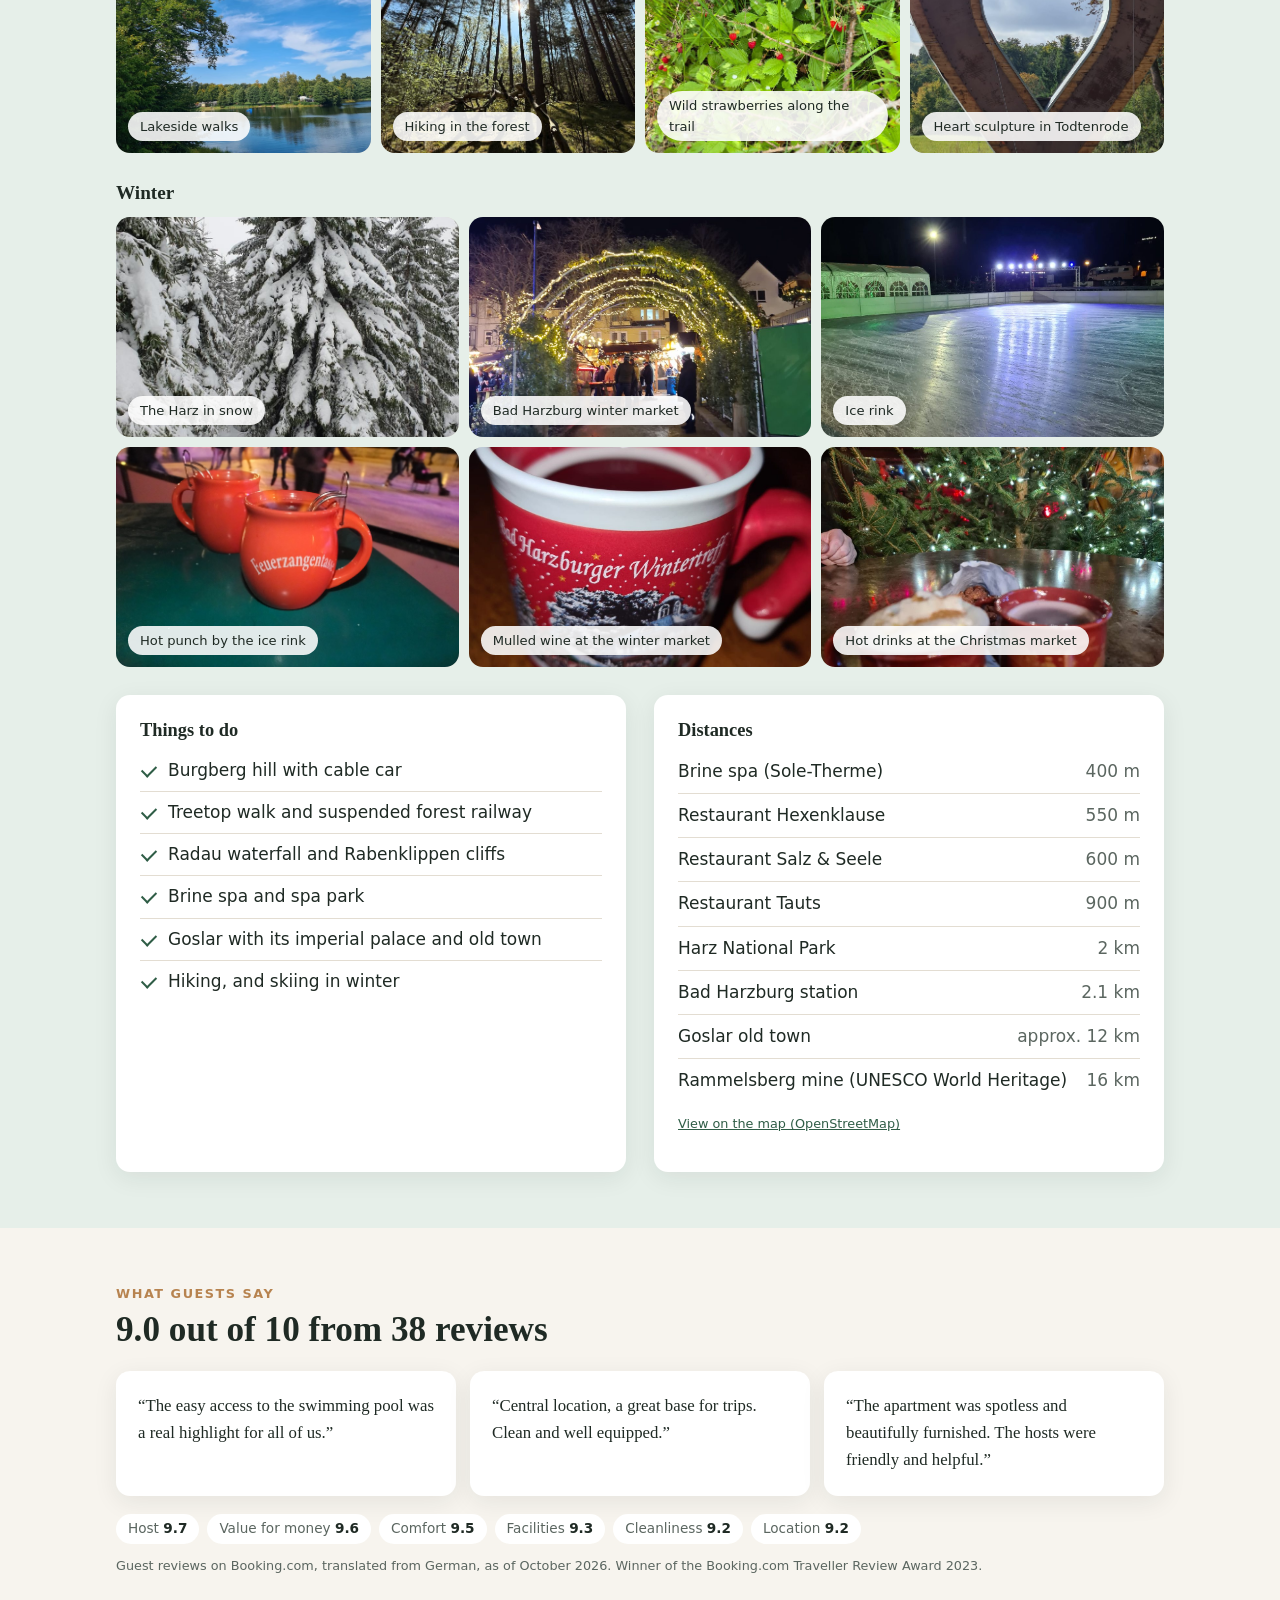
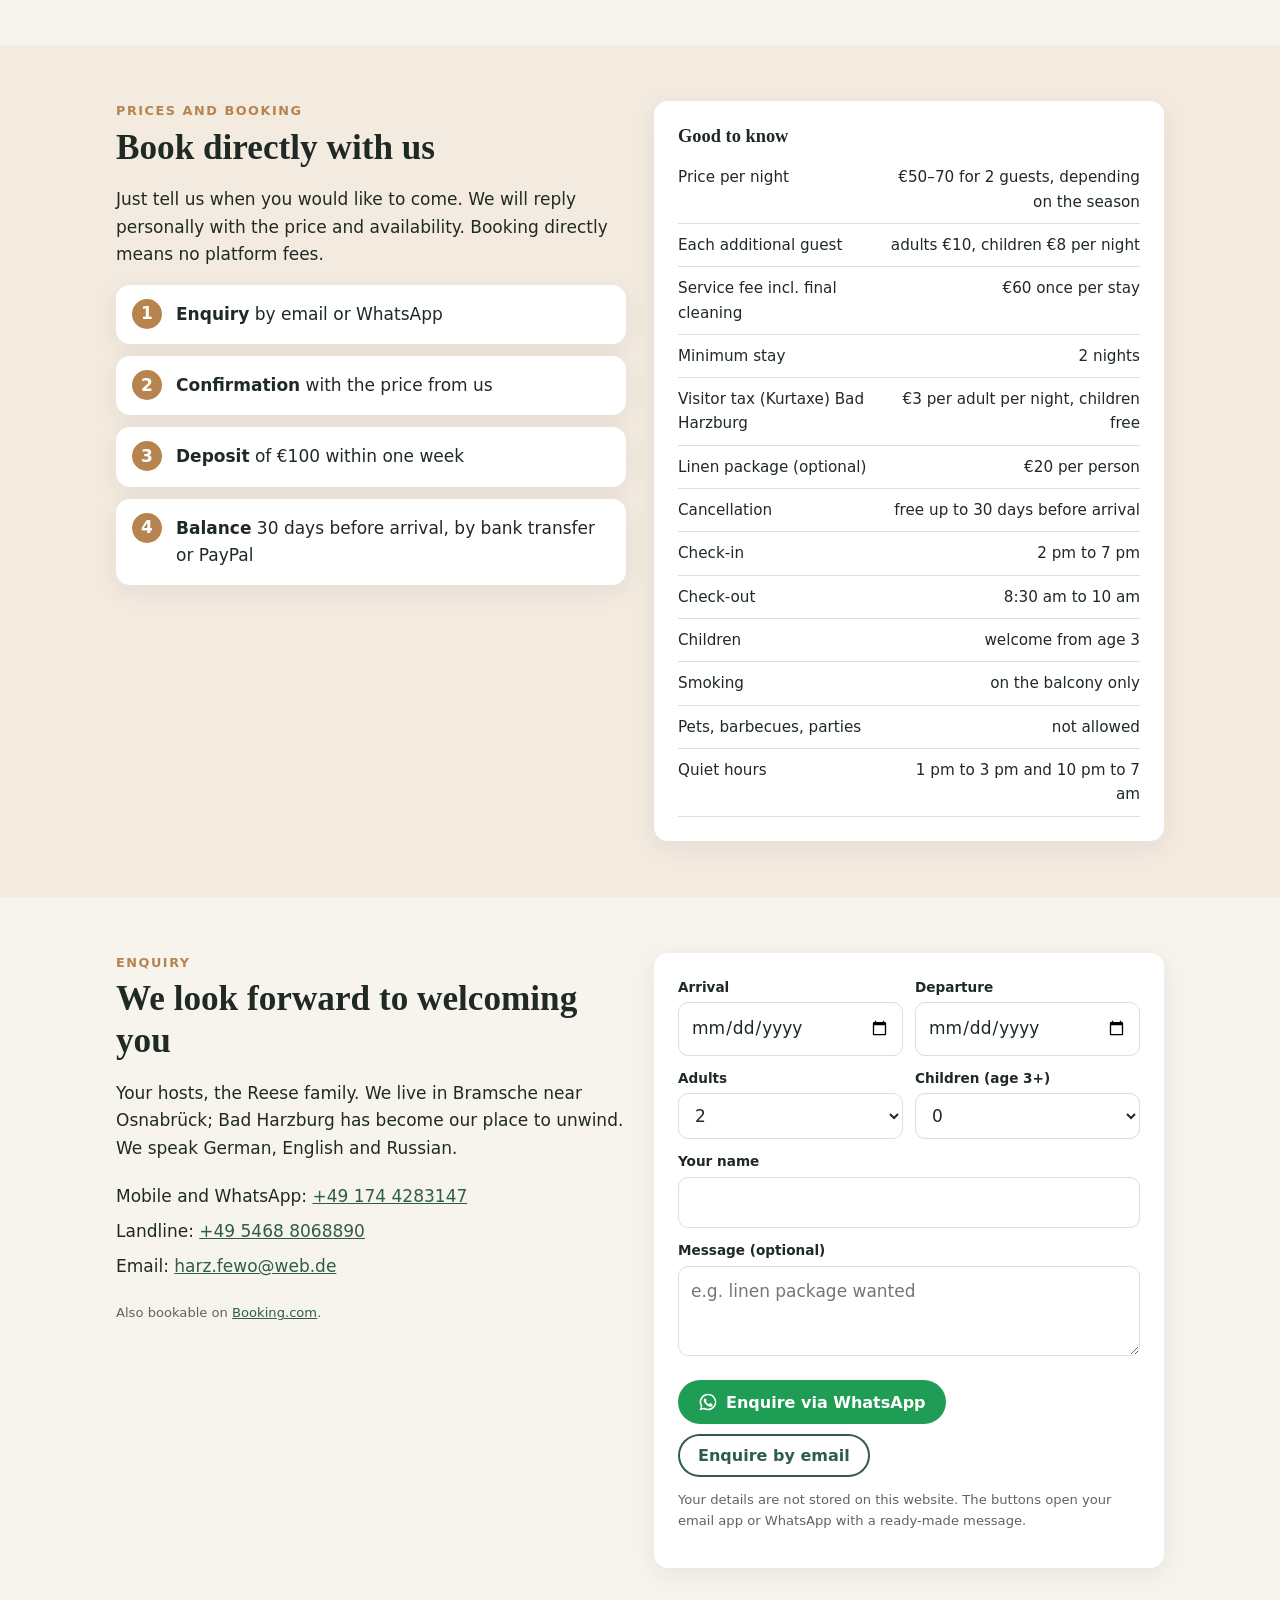
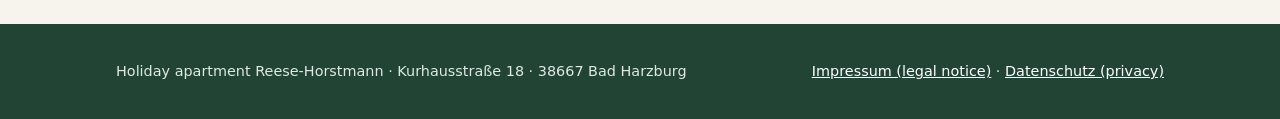
==== commit e6ec8b69: "Sauna → Saunen Co-Authored-By: Claude Opus 5.5 <noreply@anthropic.com> Claude-Session: https://claud" ====
--- a/en/index.html
+++ b/en/index.html
@@ -3,7 +3,7 @@
 <head>
 <meta charset="utf-8">
 <meta name="viewport" content="width=device-width, initial-scale=1">
-<title>Holiday apartment Reese-Horstmann · Bad Harzburg with indoor pool and sauna</title>
+<title>Holiday apartment Reese-Horstmann · Bad Harzburg with indoor pool and saunas</title>
 <meta name="description" content="Cosy holiday apartment for up to 4 guests in Bad Harzburg, Germany: by the forest, with an indoor pool and two saunas in the building, a large balcony and free parking. Contact the hosts directly.">
 <meta name="theme-color" content="#2f5d46">
 <link rel="canonical" href="https://harz-zu-jeder-jahreszeit.de/en/">
@@ -11,12 +11,12 @@
 <link rel="alternate" hreflang="en" href="https://harz-zu-jeder-jahreszeit.de/en/">
 <link rel="alternate" hreflang="ru" href="https://harz-zu-jeder-jahreszeit.de/ru/">
 <meta property="og:type" content="website">
-<meta property="og:title" content="Holiday apartment Reese-Horstmann · Bad Harzburg with indoor pool and sauna">
+<meta property="og:title" content="Holiday apartment Reese-Horstmann · Bad Harzburg with indoor pool and saunas">
 <meta property="og:description" content="Cosy holiday apartment for up to 4 guests in Bad Harzburg, Germany: by the forest, with an indoor pool and two saunas in the building, a large balcony and free parking. Contact the hosts directly.">
 <meta property="og:url" content="https://harz-zu-jeder-jahreszeit.de/en/">
 <meta property="og:image" content="https://harz-zu-jeder-jahreszeit.de/fotos/hallenbad.jpg">
 <meta property="og:locale" content="en_GB">
-<script type="application/ld+json">{"@context": "https://schema.org", "@type": "VacationRental", "name": "Holiday apartment Reese-Horstmann", "description": "Cosy holiday apartment for up to 4 guests in Bad Harzburg, Germany: by the forest, with an indoor pool and two saunas in the building, a large balcony and free parking. Contact the hosts directly.", "url": "https://harz-zu-jeder-jahreszeit.de/en/", "image": ["https://harz-zu-jeder-jahreszeit.de/fotos/hallenbad.jpg", "https://harz-zu-jeder-jahreszeit.de/fotos/wohnzimmer.jpg", "https://harz-zu-jeder-jahreszeit.de/fotos/schlafzimmer.jpg", "https://harz-zu-jeder-jahreszeit.de/fotos/bank-aussicht.jpg"], "telephone": "+49 174 4283147", "email": "harz.fewo@web.de", "address": {"@type": "PostalAddress", "streetAddress": "Kurhausstraße 18", "postalCode": "38667", "addressLocality": "Bad Harzburg", "addressCountry": "DE"}, "containsPlace": {"@type": "Accommodation", "occupancy": {"@type": "QuantitativeValue", "maxValue": 4}, "numberOfBedrooms": 1}, "amenityFeature": [{"@type": "LocationFeatureSpecification", "name": "Indoor pool", "value": true}, {"@type": "LocationFeatureSpecification", "name": "Sauna", "value": true}, {"@type": "LocationFeatureSpecification", "name": "Free parking", "value": true}, {"@type": "LocationFeatureSpecification", "name": "Free Wi-Fi", "value": true}, {"@type": "LocationFeatureSpecification", "name": "Balcony", "value": true}], "checkinTime": "14:00", "checkoutTime": "10:00", "petsAllowed": false}</script>
+<script type="application/ld+json">{"@context": "https://schema.org", "@type": "VacationRental", "name": "Holiday apartment Reese-Horstmann", "description": "Cosy holiday apartment for up to 4 guests in Bad Harzburg, Germany: by the forest, with an indoor pool and two saunas in the building, a large balcony and free parking. Contact the hosts directly.", "url": "https://harz-zu-jeder-jahreszeit.de/en/", "image": ["https://harz-zu-jeder-jahreszeit.de/fotos/hallenbad.jpg", "https://harz-zu-jeder-jahreszeit.de/fotos/wohnzimmer.jpg", "https://harz-zu-jeder-jahreszeit.de/fotos/schlafzimmer.jpg", "https://harz-zu-jeder-jahreszeit.de/fotos/bank-aussicht.jpg"], "telephone": "+49 174 4283147", "email": "harz.fewo@web.de", "address": {"@type": "PostalAddress", "streetAddress": "Kurhausstraße 18", "postalCode": "38667", "addressLocality": "Bad Harzburg", "addressCountry": "DE"}, "containsPlace": {"@type": "Accommodation", "occupancy": {"@type": "QuantitativeValue", "maxValue": 4}, "numberOfBedrooms": 1}, "amenityFeature": [{"@type": "LocationFeatureSpecification", "name": "Indoor pool", "value": true}, {"@type": "LocationFeatureSpecification", "name": "Saunas", "value": true}, {"@type": "LocationFeatureSpecification", "name": "Free parking", "value": true}, {"@type": "LocationFeatureSpecification", "name": "Free Wi-Fi", "value": true}, {"@type": "LocationFeatureSpecification", "name": "Balcony", "value": true}], "checkinTime": "14:00", "checkoutTime": "10:00", "petsAllowed": false}</script>
 <link rel="stylesheet" href="../style.css">
 <link rel="icon" href="data:image/svg+xml,%3Csvg xmlns='http://www.w3.org/2000/svg' viewBox='0 0 64 64'%3E%3Crect width='64' height='64' rx='14' fill='%232f5d46'/%3E%3Cpath d='M12 46 26 24l8 12 6-8 12 18z' fill='%23f7f4ee'/%3E%3C/svg%3E">
 </head>
@@ -45,8 +45,8 @@
   <div class="wrap hero-grid">
     <div>
       <div class="eyebrow">Holiday apartment in Bad Harzburg, Germany</div>
-      <h1>The Harz in every season – with indoor pool and sauna in the building</h1>
-      <p class="lead">Quiet, renovated apartment for up to 4 guests, right at the edge of the forest at the end of a cul-de-sac. Breakfast on the large balcony, hiking in the national park by day, swimming and sauna in the evening.</p>
+      <h1>The Harz in every season – with indoor pool and saunas in the building</h1>
+      <p class="lead">Quiet, renovated apartment for up to 4 guests, right at the edge of the forest at the end of a cul-de-sac. Breakfast on the large balcony, hiking in the national park by day, swimming and saunas in the evening.</p>
       <div class="actions">
         <a class="btn btn-primary" href="#anfrage">Enquire directly</a>
         <a class="btn btn-ghost" href="#wohnung">See the apartment</a>
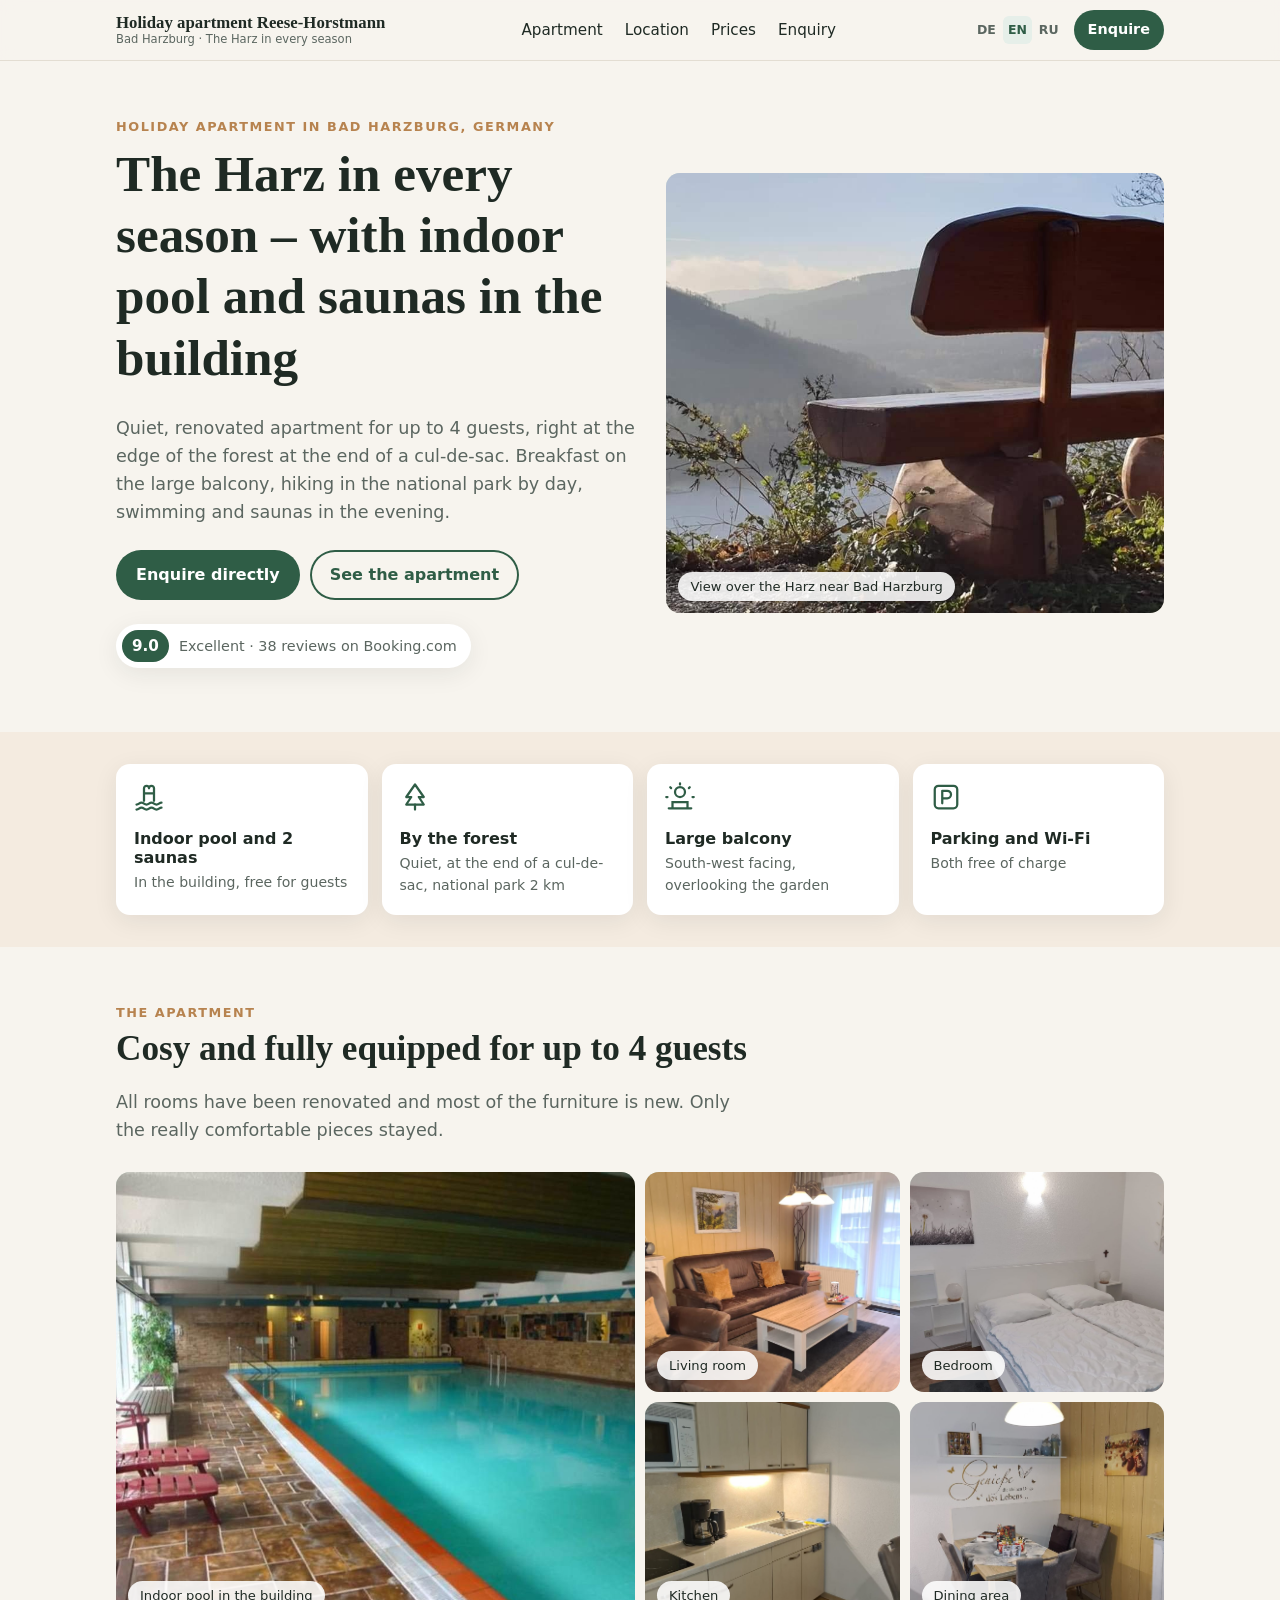
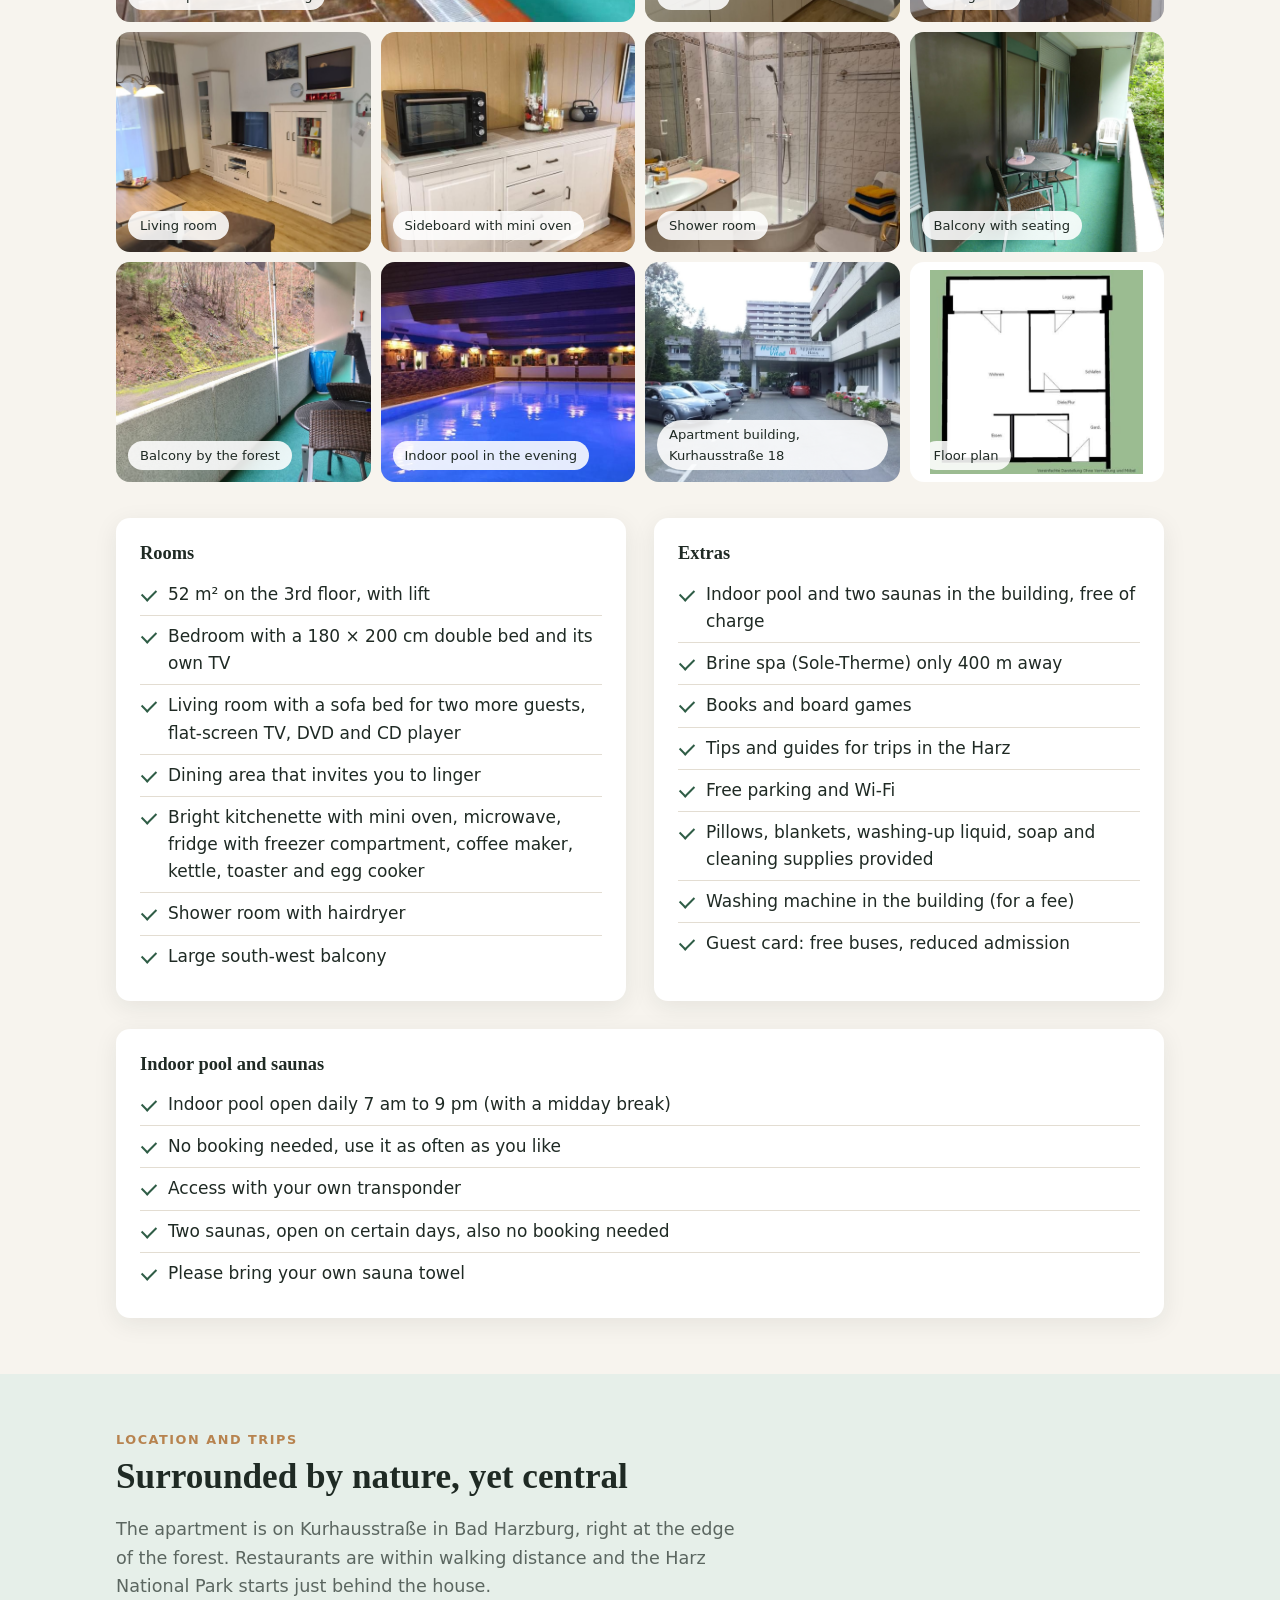
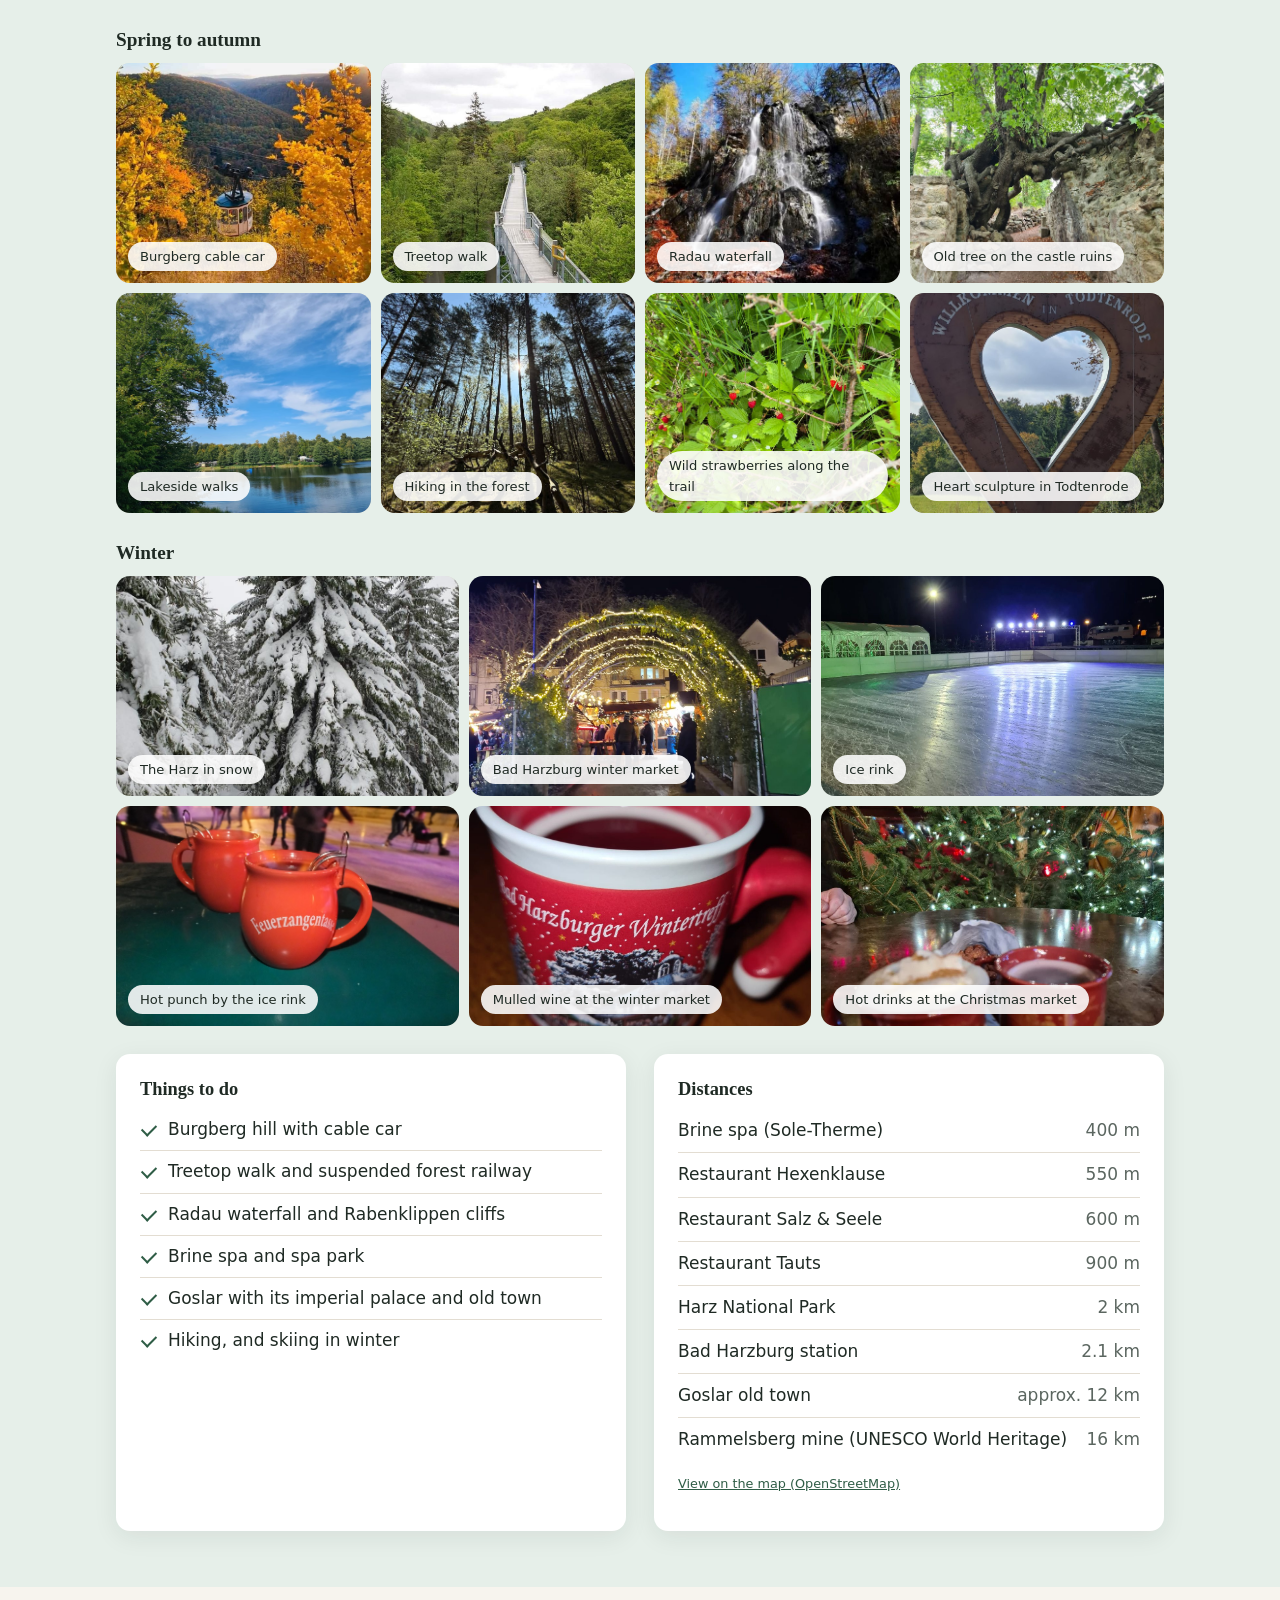
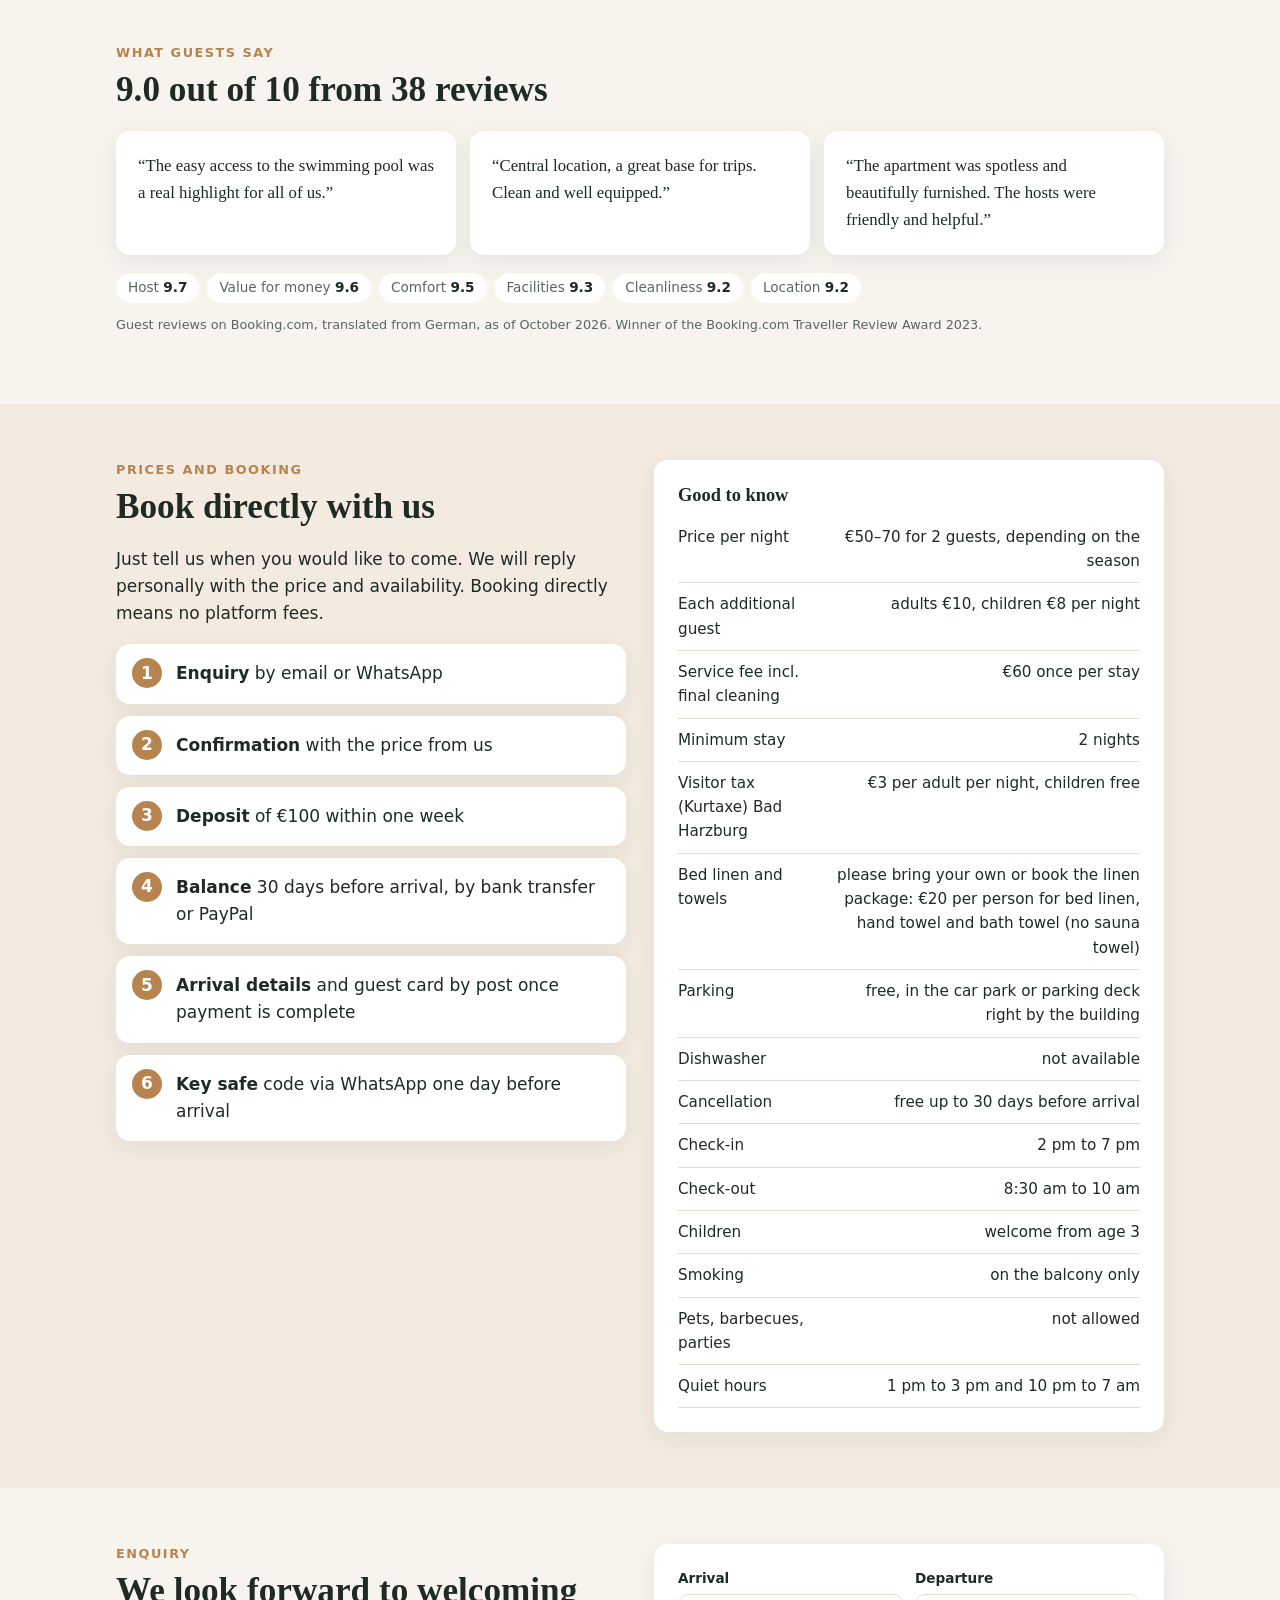
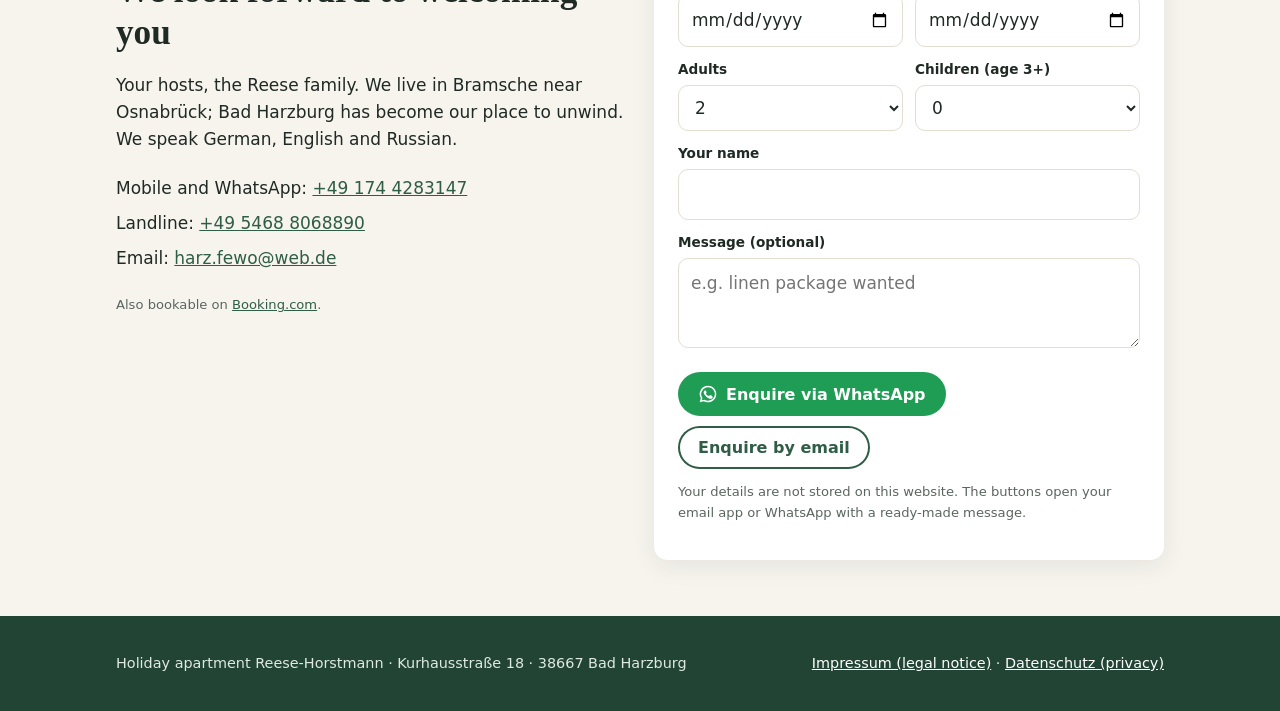
==== commit 05e5deac: "Fakten von Mama: 52 m², Fahrstuhl, Hallenbad und Saunen, Anreise mit Schlüsselsafe, Wäsche, Parken, " ====
--- a/en/index.html
+++ b/en/index.html
@@ -104,6 +104,7 @@
       <div class="card">
         <h3>Rooms</h3>
         <ul class="ticks">
+          <li>52 m² on the 3rd floor, with lift</li>
           <li>Bedroom with a 180 × 200 cm double bed and its own TV</li>
           <li>Living room with a sofa bed for two more guests, flat-screen TV, DVD and CD player</li>
           <li>Dining area that invites you to linger</li>
@@ -120,9 +121,21 @@
           <li>Books and board games</li>
           <li>Tips and guides for trips in the Harz</li>
           <li>Free parking and Wi-Fi</li>
-          <li>Linen package (bed linen, bath and hand towel) for a fee</li>
+          <li>Pillows, blankets, washing-up liquid, soap and cleaning supplies provided</li>
+          <li>Washing machine in the building (for a fee)</li>
+          <li>Guest card: free buses, reduced admission</li>
         </ul>
       </div>
+    </div>
+    <div class="card" style="margin-top:28px">
+      <h3>Indoor pool and saunas</h3>
+      <ul class="ticks">
+          <li>Indoor pool open daily 7 am to 9 pm (with a midday break)</li>
+          <li>No booking needed, use it as often as you like</li>
+          <li>Access with your own transponder</li>
+          <li>Two saunas, open on certain days, also no booking needed</li>
+          <li>Please bring your own sauna towel</li>
+      </ul>
     </div>
   </div>
 </section>
@@ -214,6 +227,8 @@
         <li><b>Confirmation</b> with the price from us</li>
         <li><b>Deposit</b> of €100 within one week</li>
         <li><b>Balance</b> 30 days before arrival, by bank transfer or PayPal</li>
+        <li><b>Arrival details</b> and guest card by post once payment is complete</li>
+        <li><b>Key safe</b> code via WhatsApp one day before arrival</li>
       </ol>
     </div>
     <div class="card">
@@ -224,7 +239,9 @@
         <tr><td>Service fee incl. final cleaning</td><td>€60 once per stay</td></tr>
         <tr><td>Minimum stay</td><td>2 nights</td></tr>
         <tr><td>Visitor tax (Kurtaxe) Bad Harzburg</td><td>€3 per adult per night, children free</td></tr>
-        <tr><td>Linen package (optional)</td><td>€20 per person</td></tr>
+        <tr><td>Bed linen and towels</td><td>please bring your own or book the linen package: €20 per person for bed linen, hand towel and bath towel (no sauna towel)</td></tr>
+        <tr><td>Parking</td><td>free, in the car park or parking deck right by the building</td></tr>
+        <tr><td>Dishwasher</td><td>not available</td></tr>
         <tr><td>Cancellation</td><td>free up to 30 days before arrival</td></tr>
         <tr><td>Check-in</td><td>2 pm to 7 pm</td></tr>
         <tr><td>Check-out</td><td>8:30 am to 10 am</td></tr>
--- a/style.css
+++ b/style.css
@@ -164,3 +164,12 @@
 #lage .gallery{margin-bottom:8px}
 #lage .gallery.g3{margin-bottom:28px}
 @media(min-width:860px){.gallery.g3{grid-template-columns:repeat(3,1fr)}}
+
+/* Tabelle auf dem Handy untereinander */
+@media(max-width:600px){
+  table.prices,table.prices tbody,table.prices tr,table.prices td{display:block;width:100%}
+  table.prices tr{padding:9px 0;border-bottom:1px solid var(--line)}
+  table.prices td{border:0;padding:0}
+  table.prices td:first-child{font-weight:600}
+  table.prices td:last-child{text-align:left;padding-left:0;color:var(--muted)}
+}
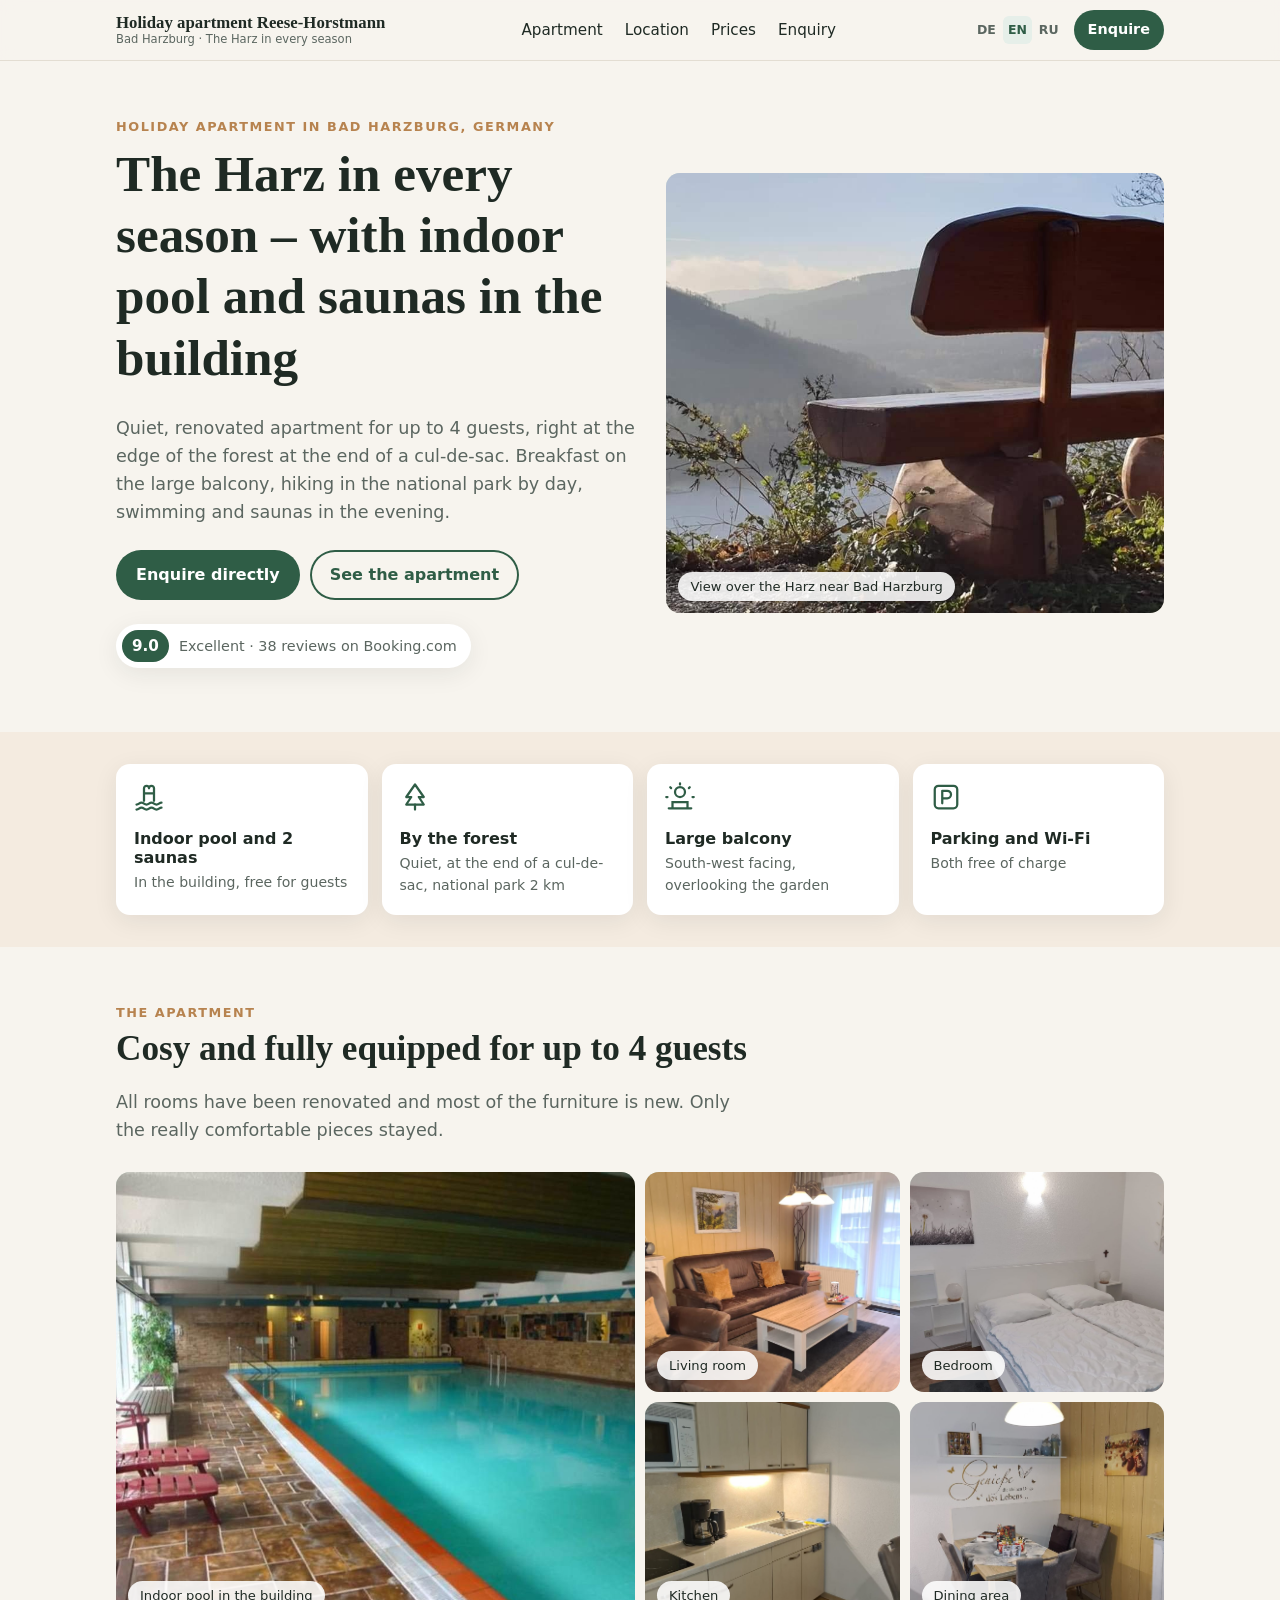
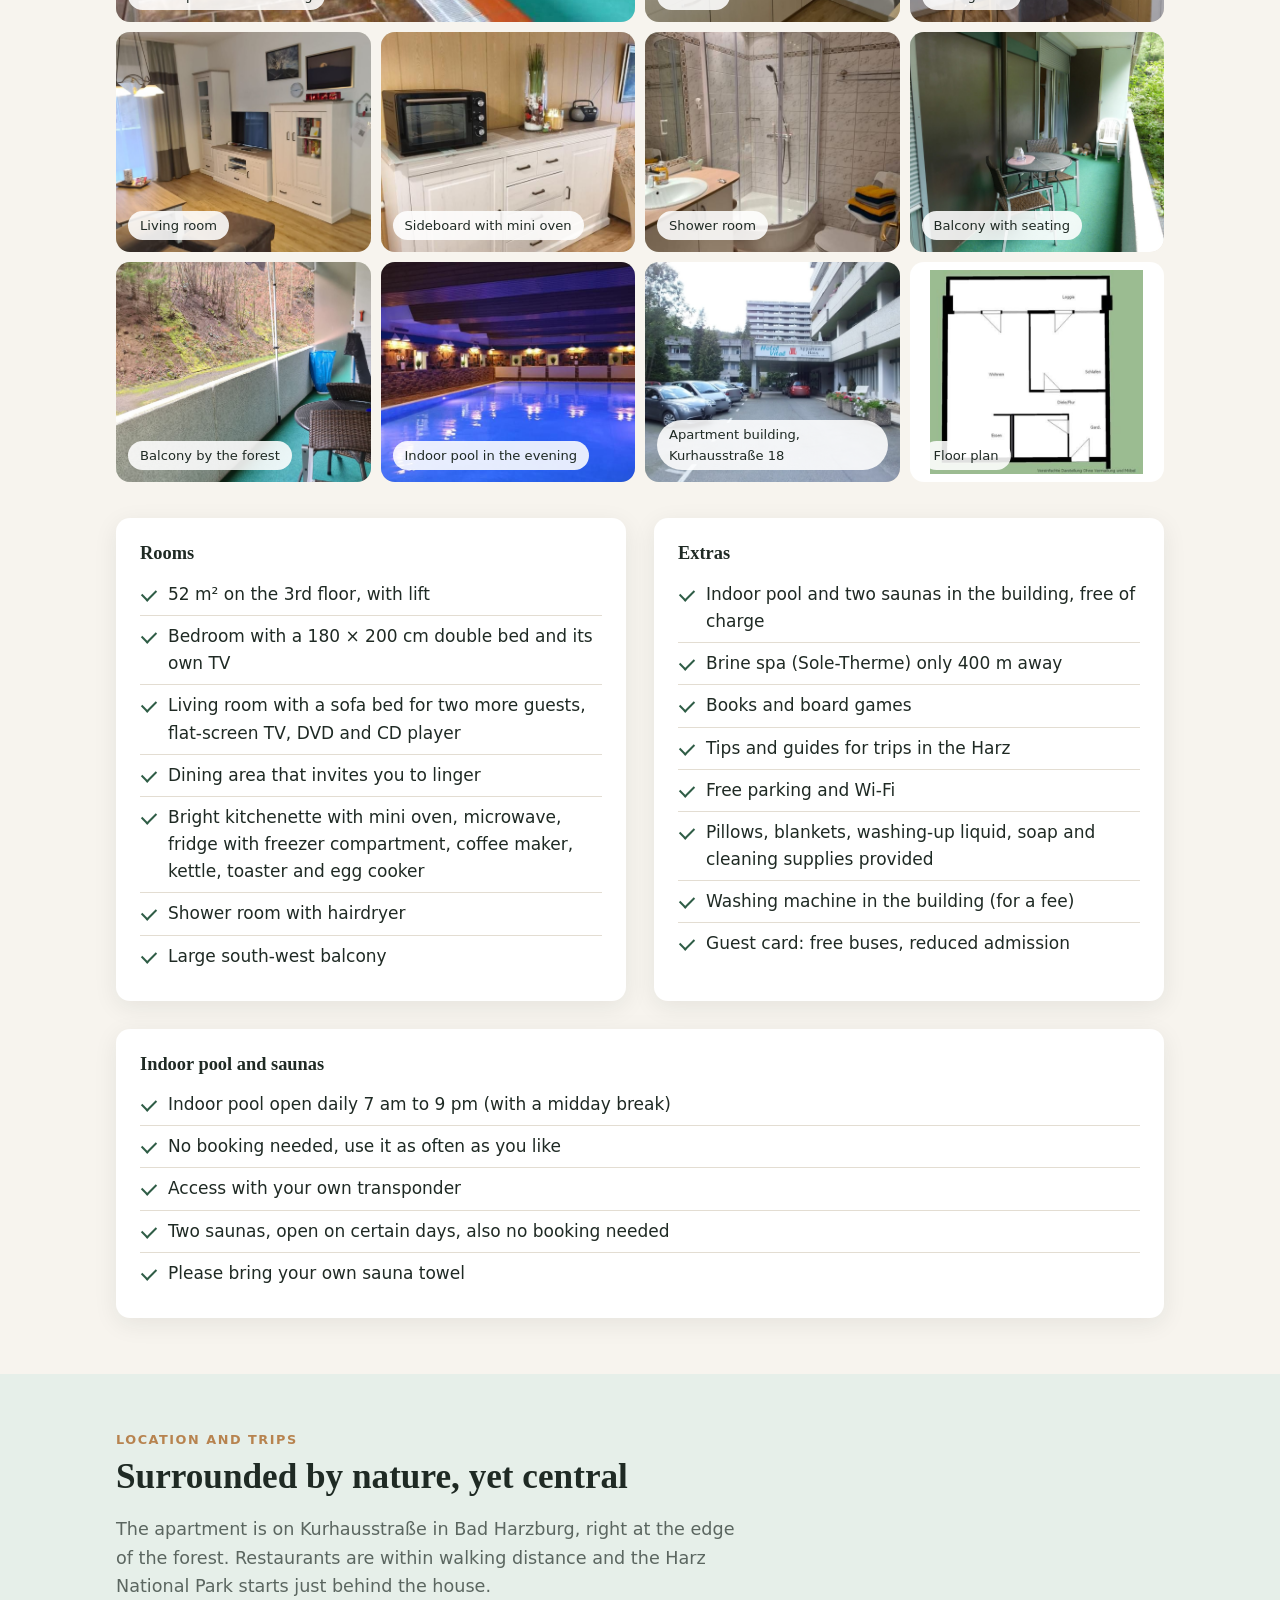
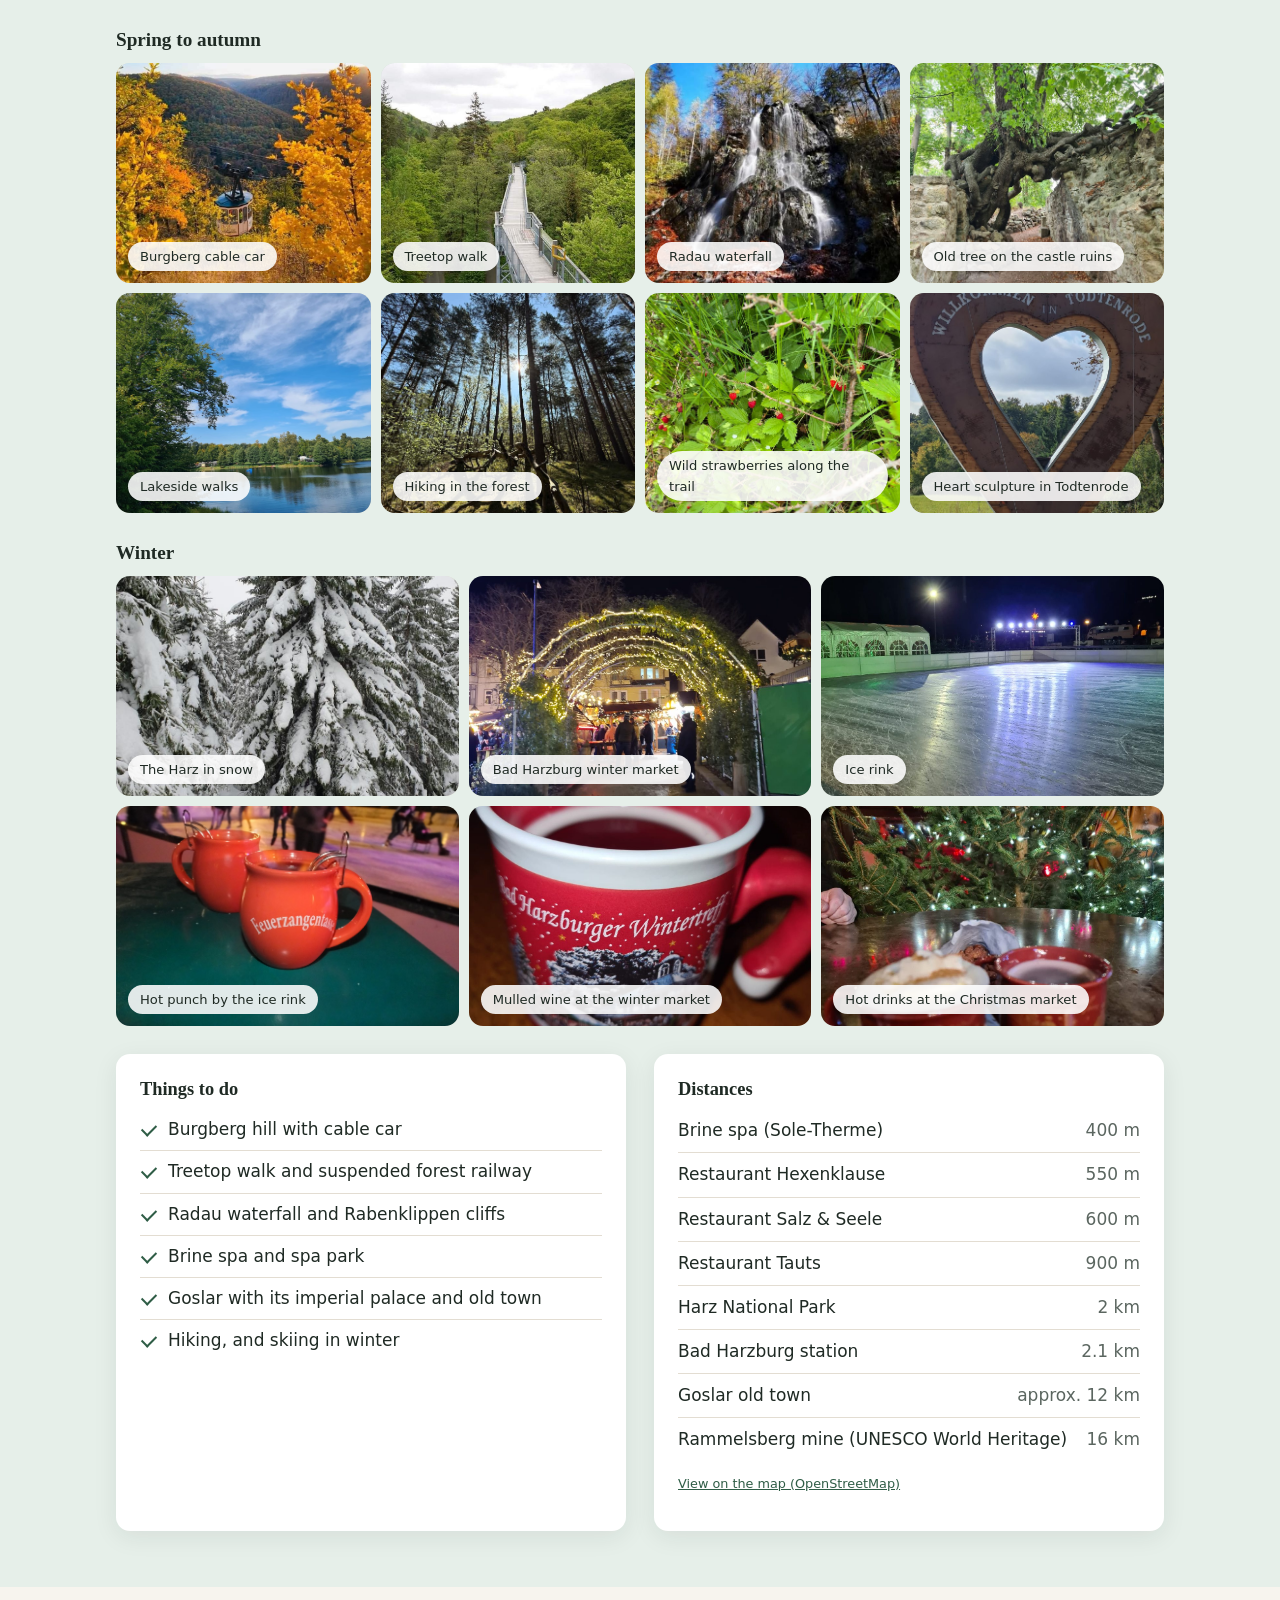
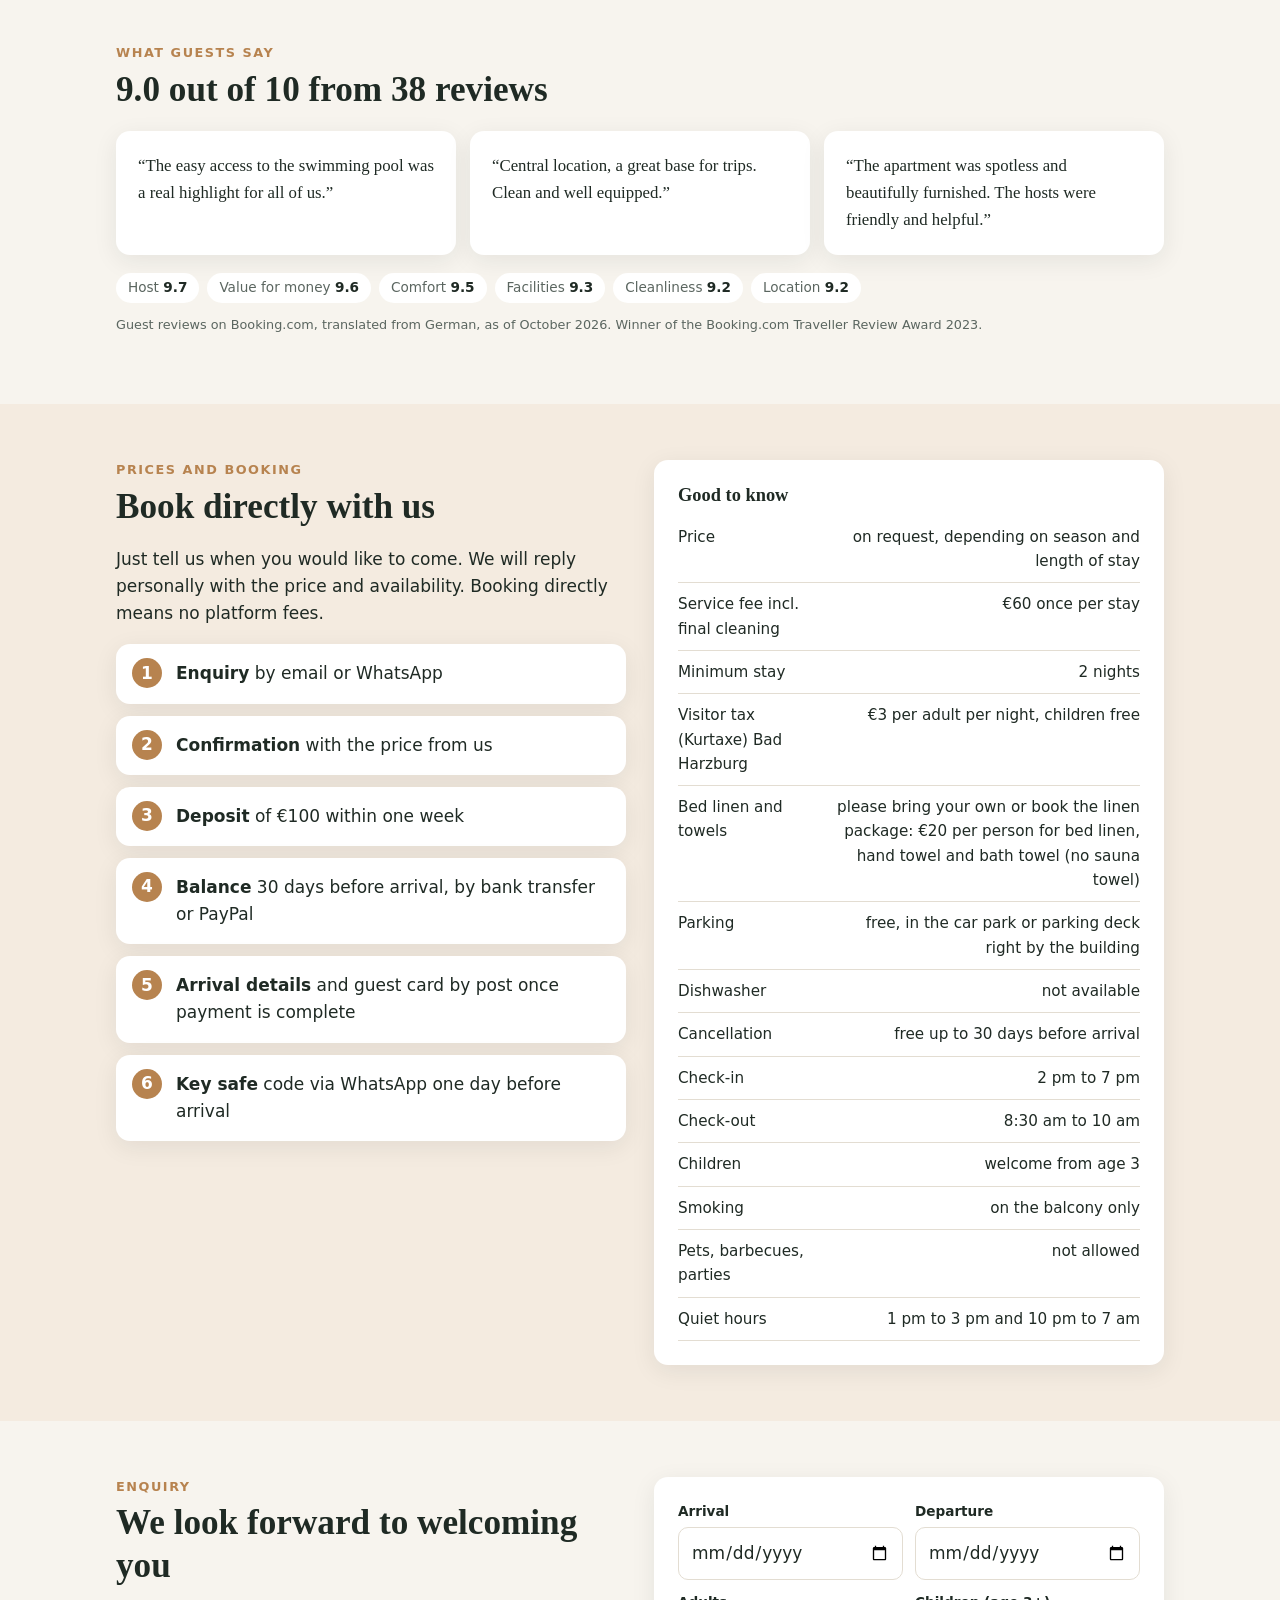
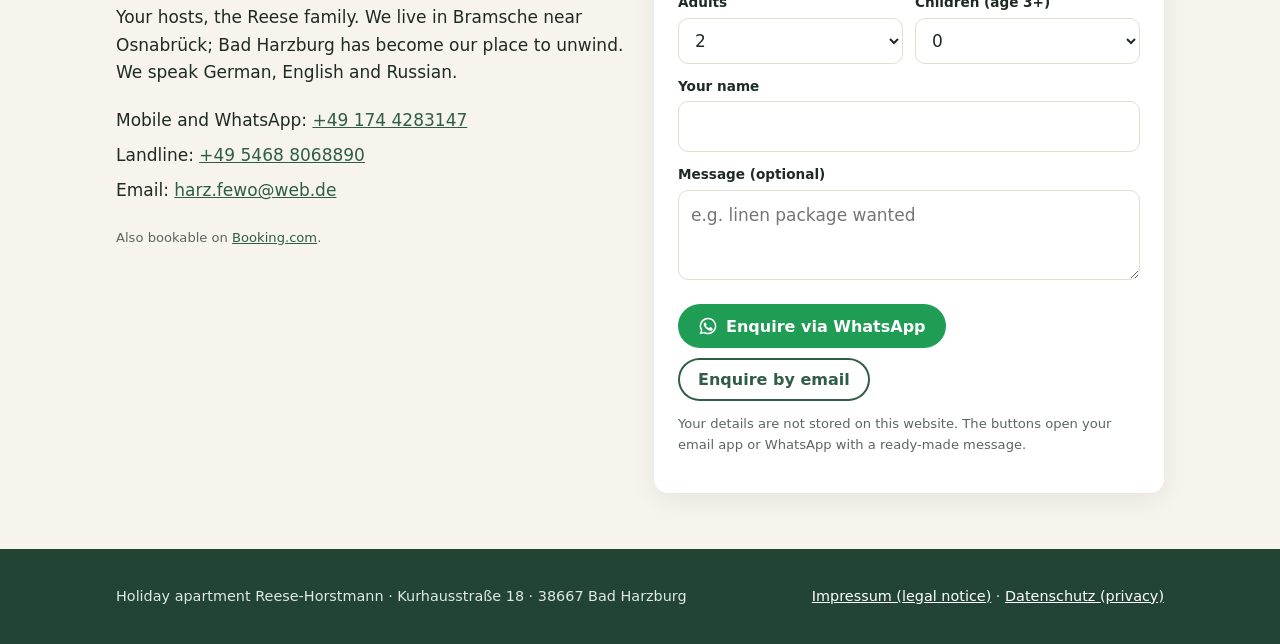
==== commit 7652d6f9: "Preis pro Nacht nur noch auf Anfrage Co-Authored-By: Claude Opus 5.5 <noreply@anthropic.com> Claude-" ====
--- a/en/index.html
+++ b/en/index.html
@@ -234,8 +234,7 @@
     <div class="card">
       <h3>Good to know</h3>
       <table class="prices">
-        <tr><td>Price per night</td><td>€50–70 for 2 guests, depending on the season</td></tr>
-        <tr><td>Each additional guest</td><td>adults €10, children €8 per night</td></tr>
+        <tr><td>Price</td><td>on request, depending on season and length of stay</td></tr>
         <tr><td>Service fee incl. final cleaning</td><td>€60 once per stay</td></tr>
         <tr><td>Minimum stay</td><td>2 nights</td></tr>
         <tr><td>Visitor tax (Kurtaxe) Bad Harzburg</td><td>€3 per adult per night, children free</td></tr>
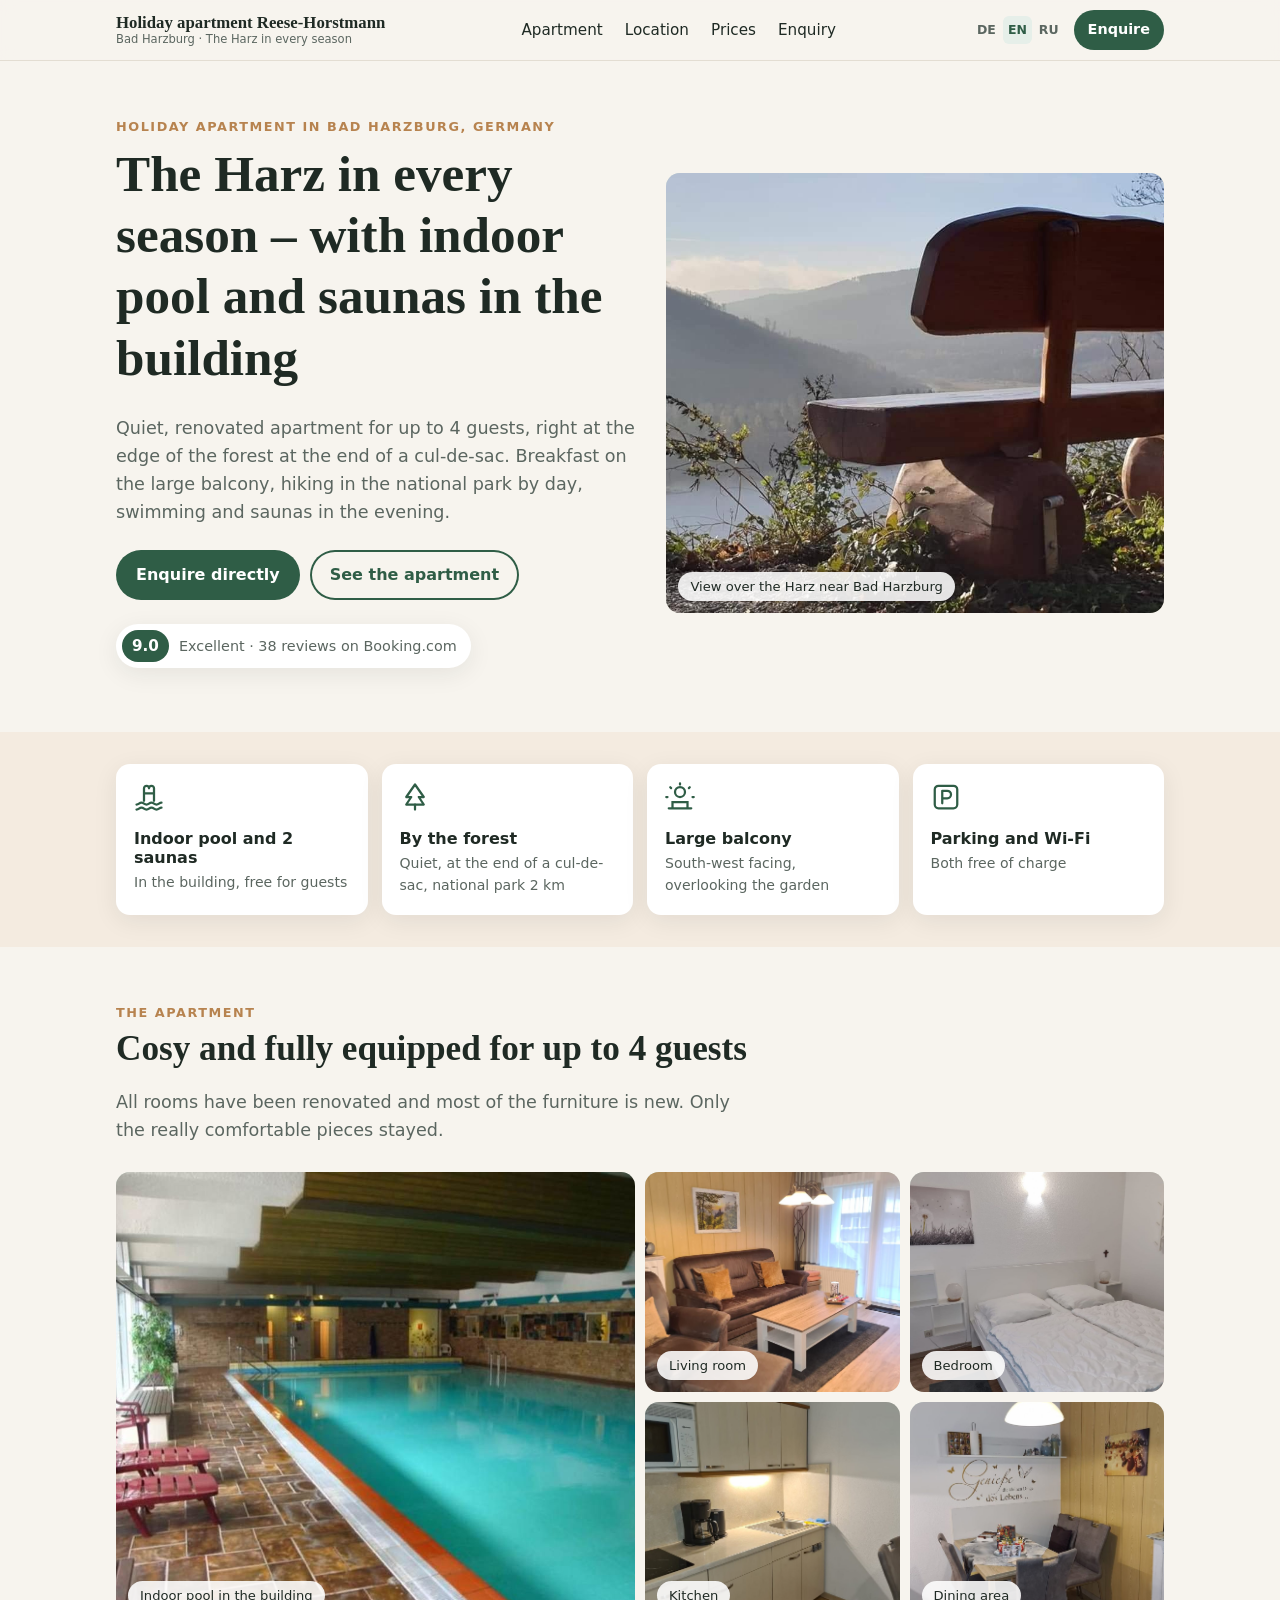
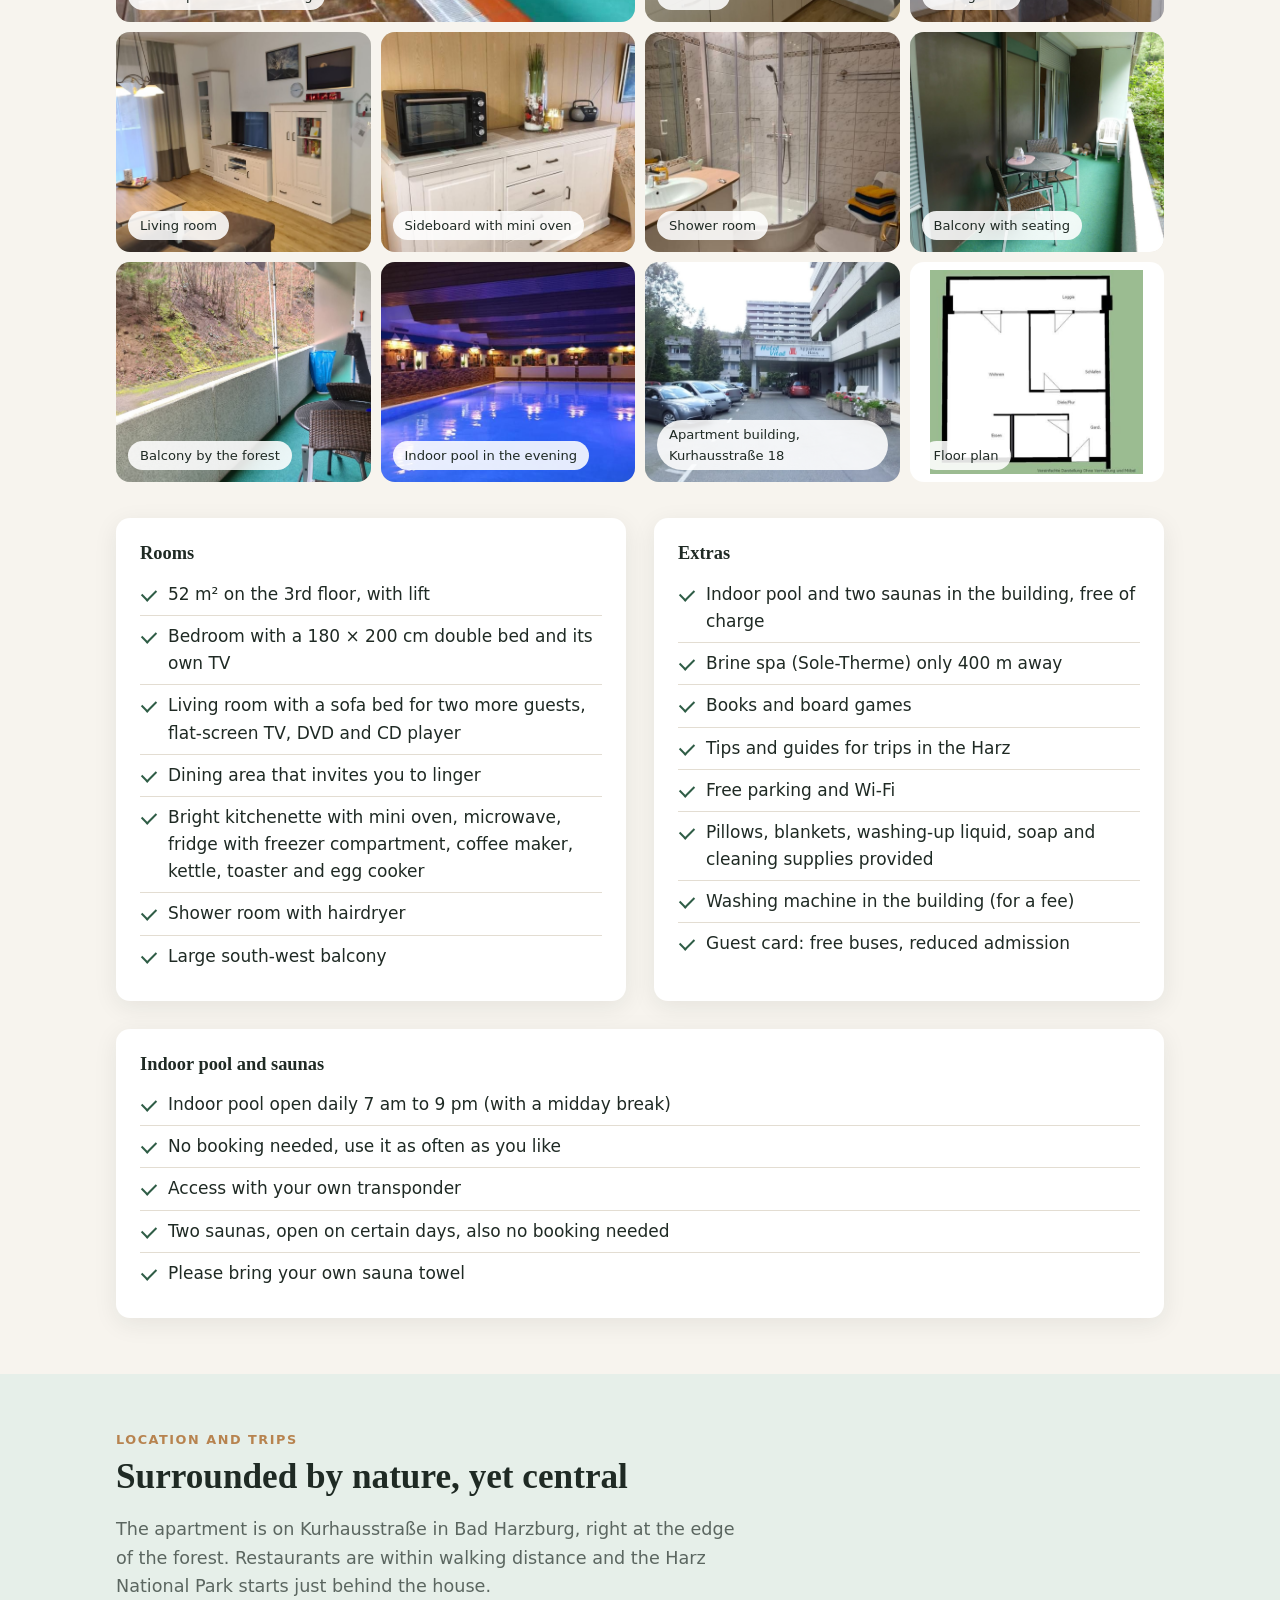
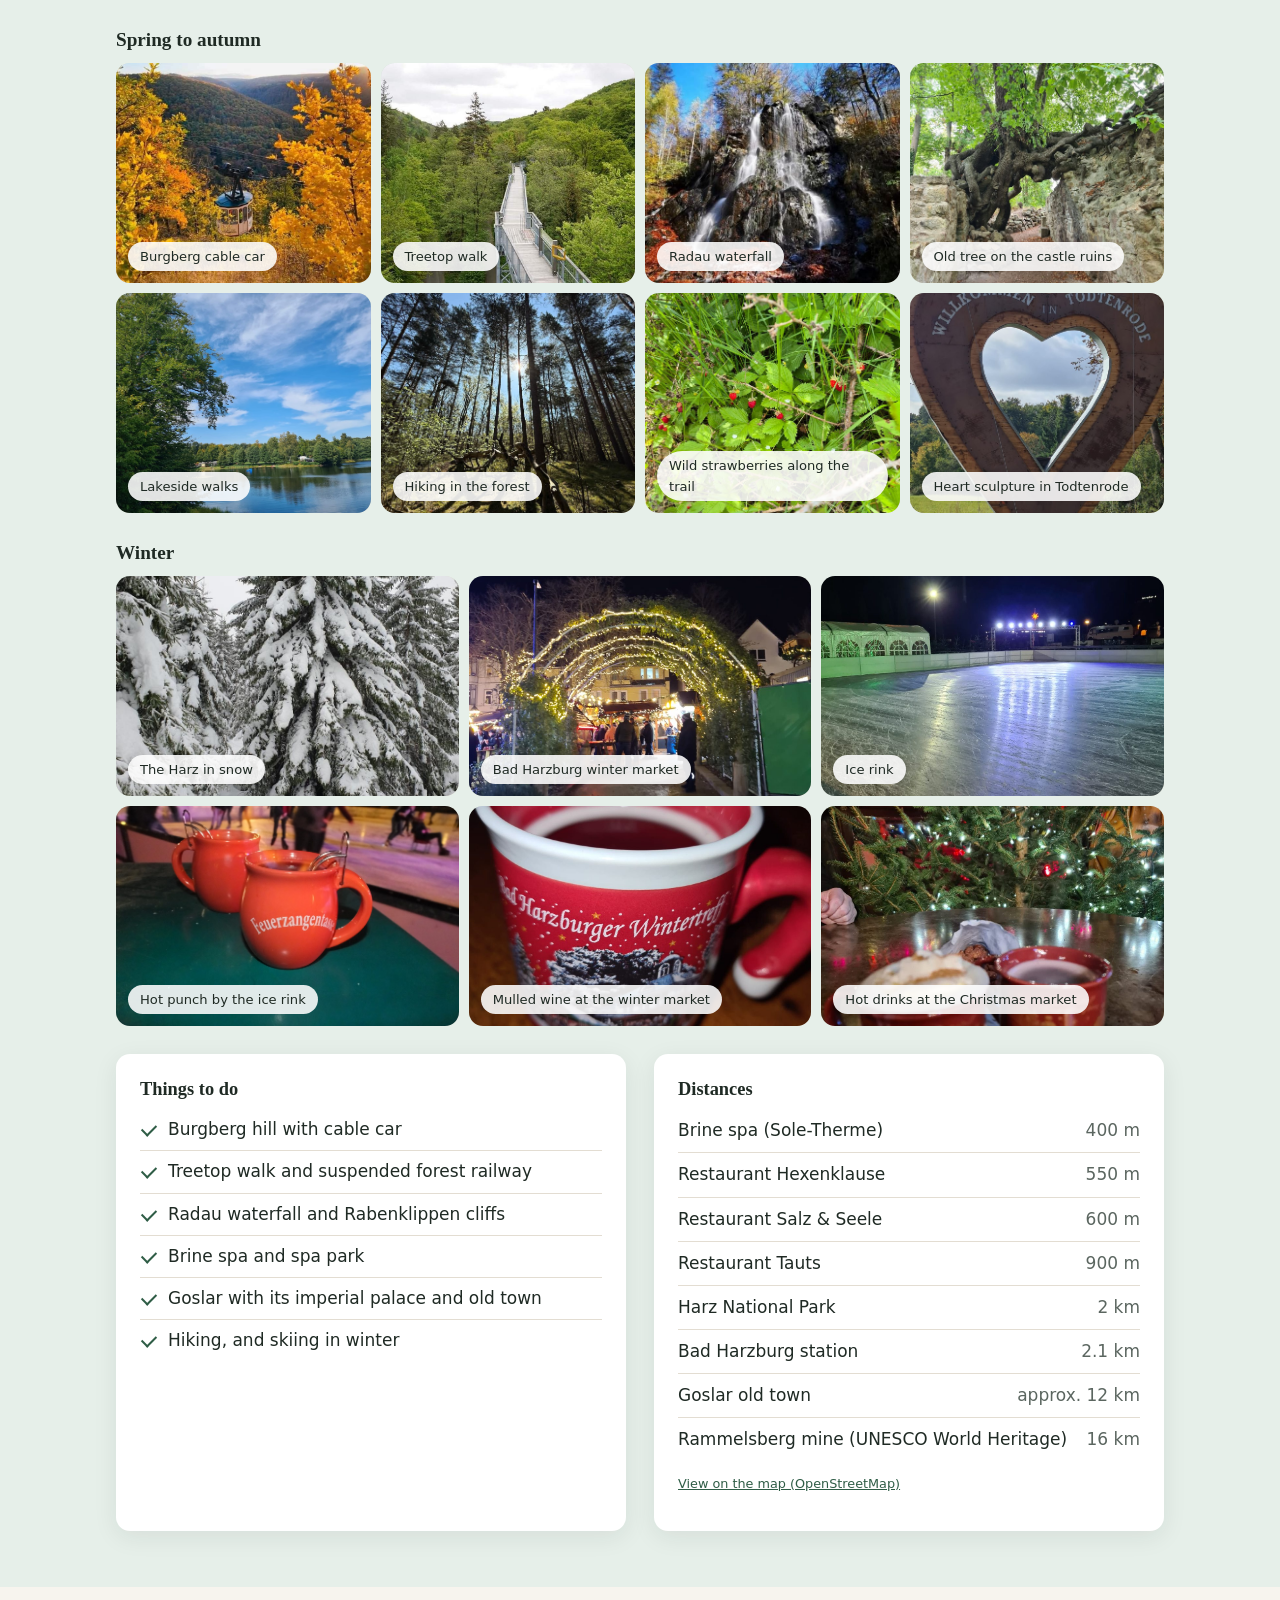
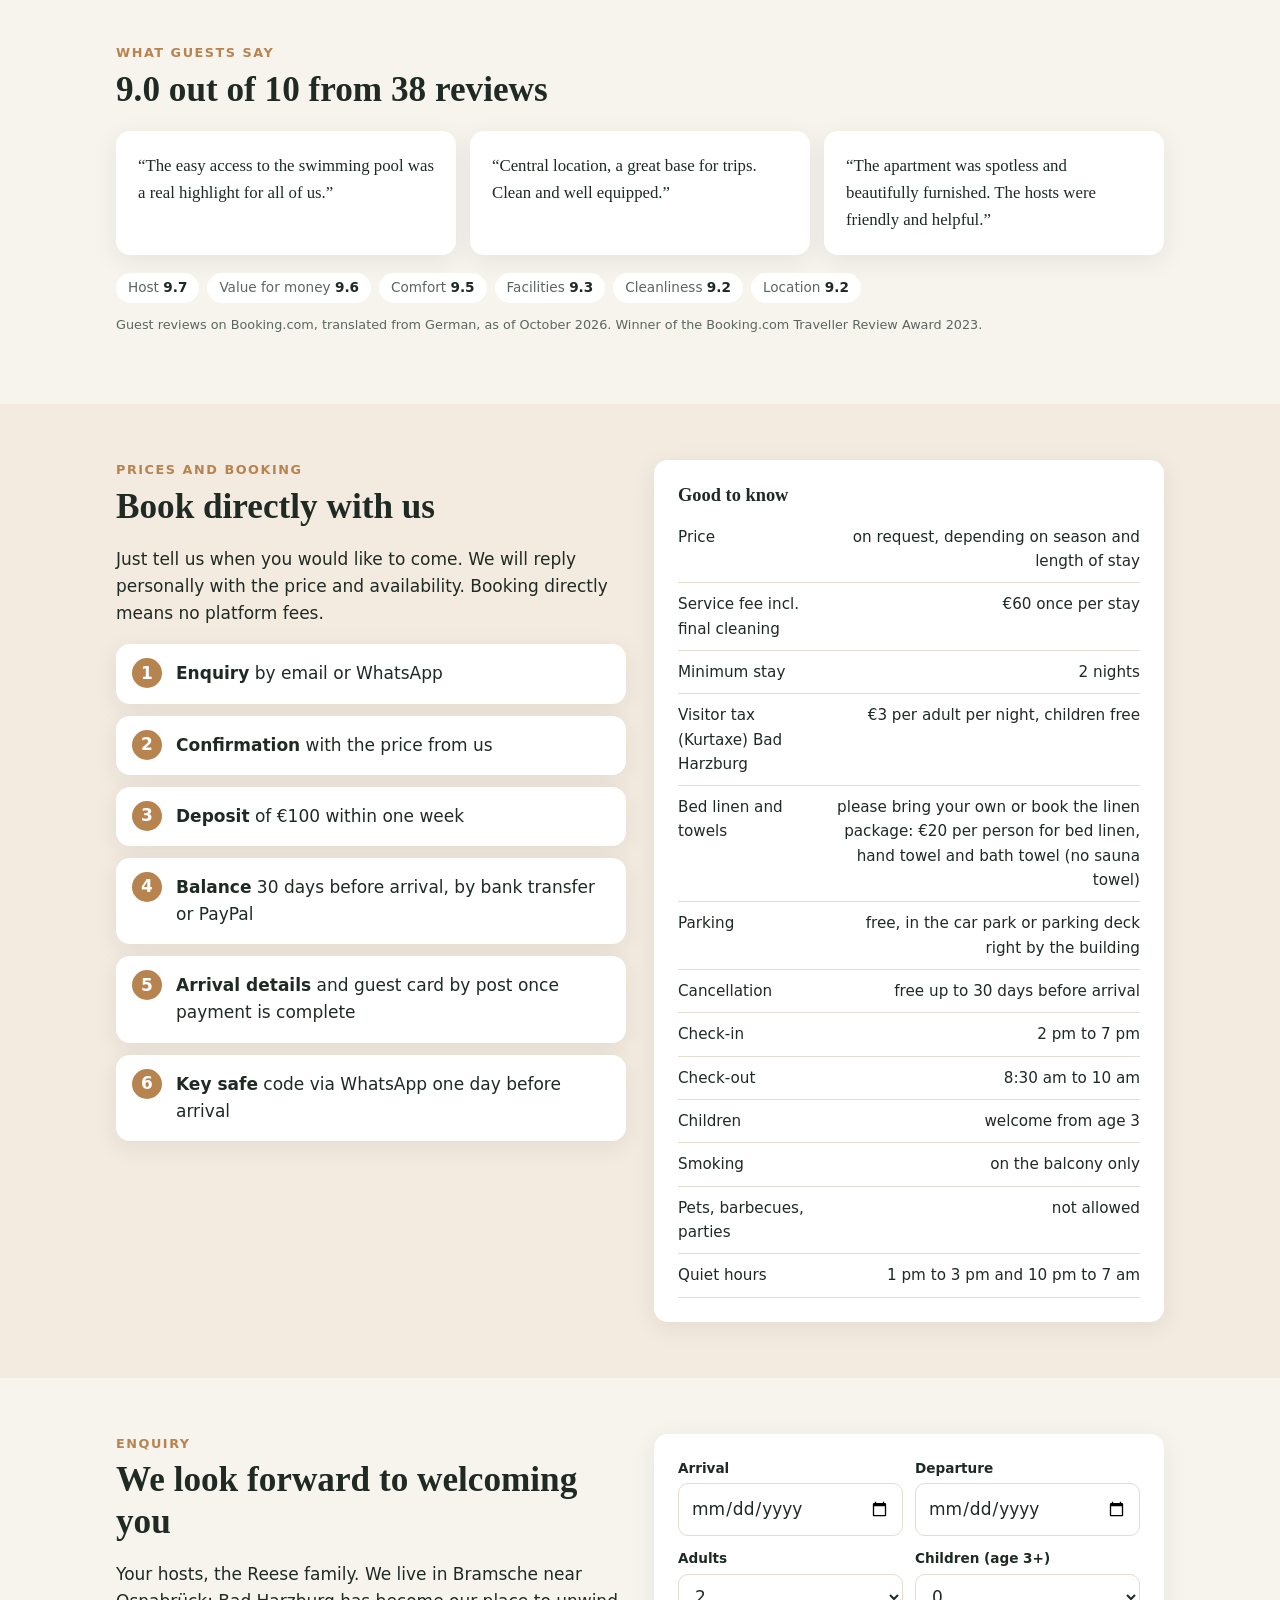
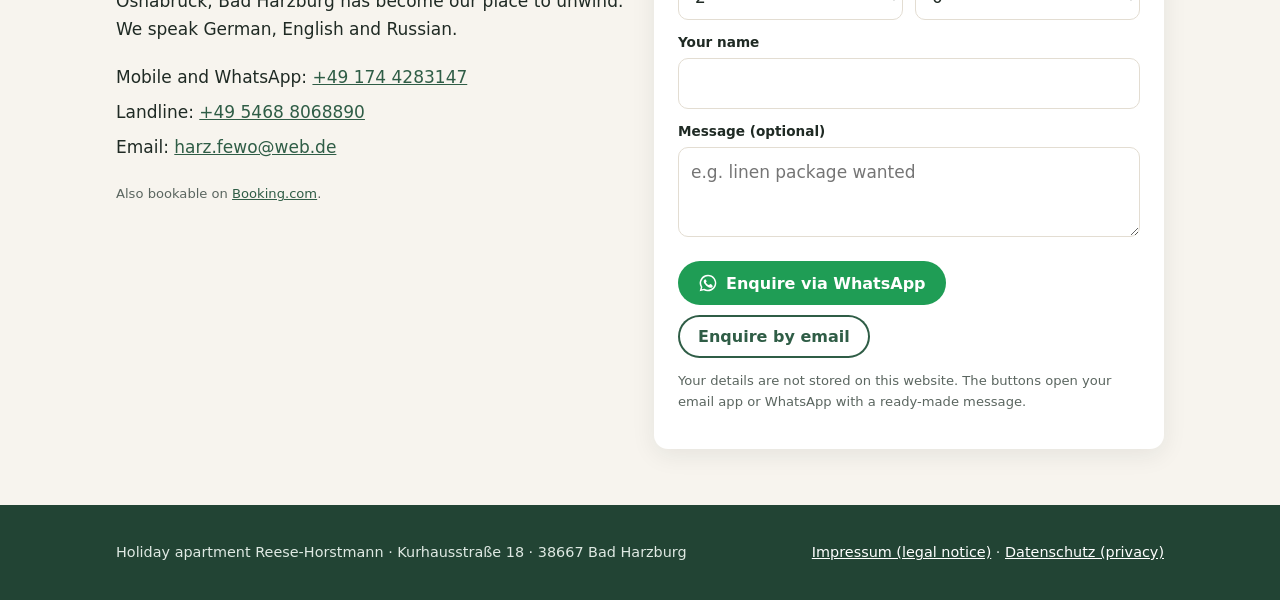
==== commit 84fd2454: "Hinweis zur Spülmaschine entfernt Co-Authored-By: Claude Opus 5.5 <noreply@anthropic.com> Claude-Ses" ====
--- a/en/index.html
+++ b/en/index.html
@@ -240,7 +240,6 @@
         <tr><td>Visitor tax (Kurtaxe) Bad Harzburg</td><td>€3 per adult per night, children free</td></tr>
         <tr><td>Bed linen and towels</td><td>please bring your own or book the linen package: €20 per person for bed linen, hand towel and bath towel (no sauna towel)</td></tr>
         <tr><td>Parking</td><td>free, in the car park or parking deck right by the building</td></tr>
-        <tr><td>Dishwasher</td><td>not available</td></tr>
         <tr><td>Cancellation</td><td>free up to 30 days before arrival</td></tr>
         <tr><td>Check-in</td><td>2 pm to 7 pm</td></tr>
         <tr><td>Check-out</td><td>8:30 am to 10 am</td></tr>
